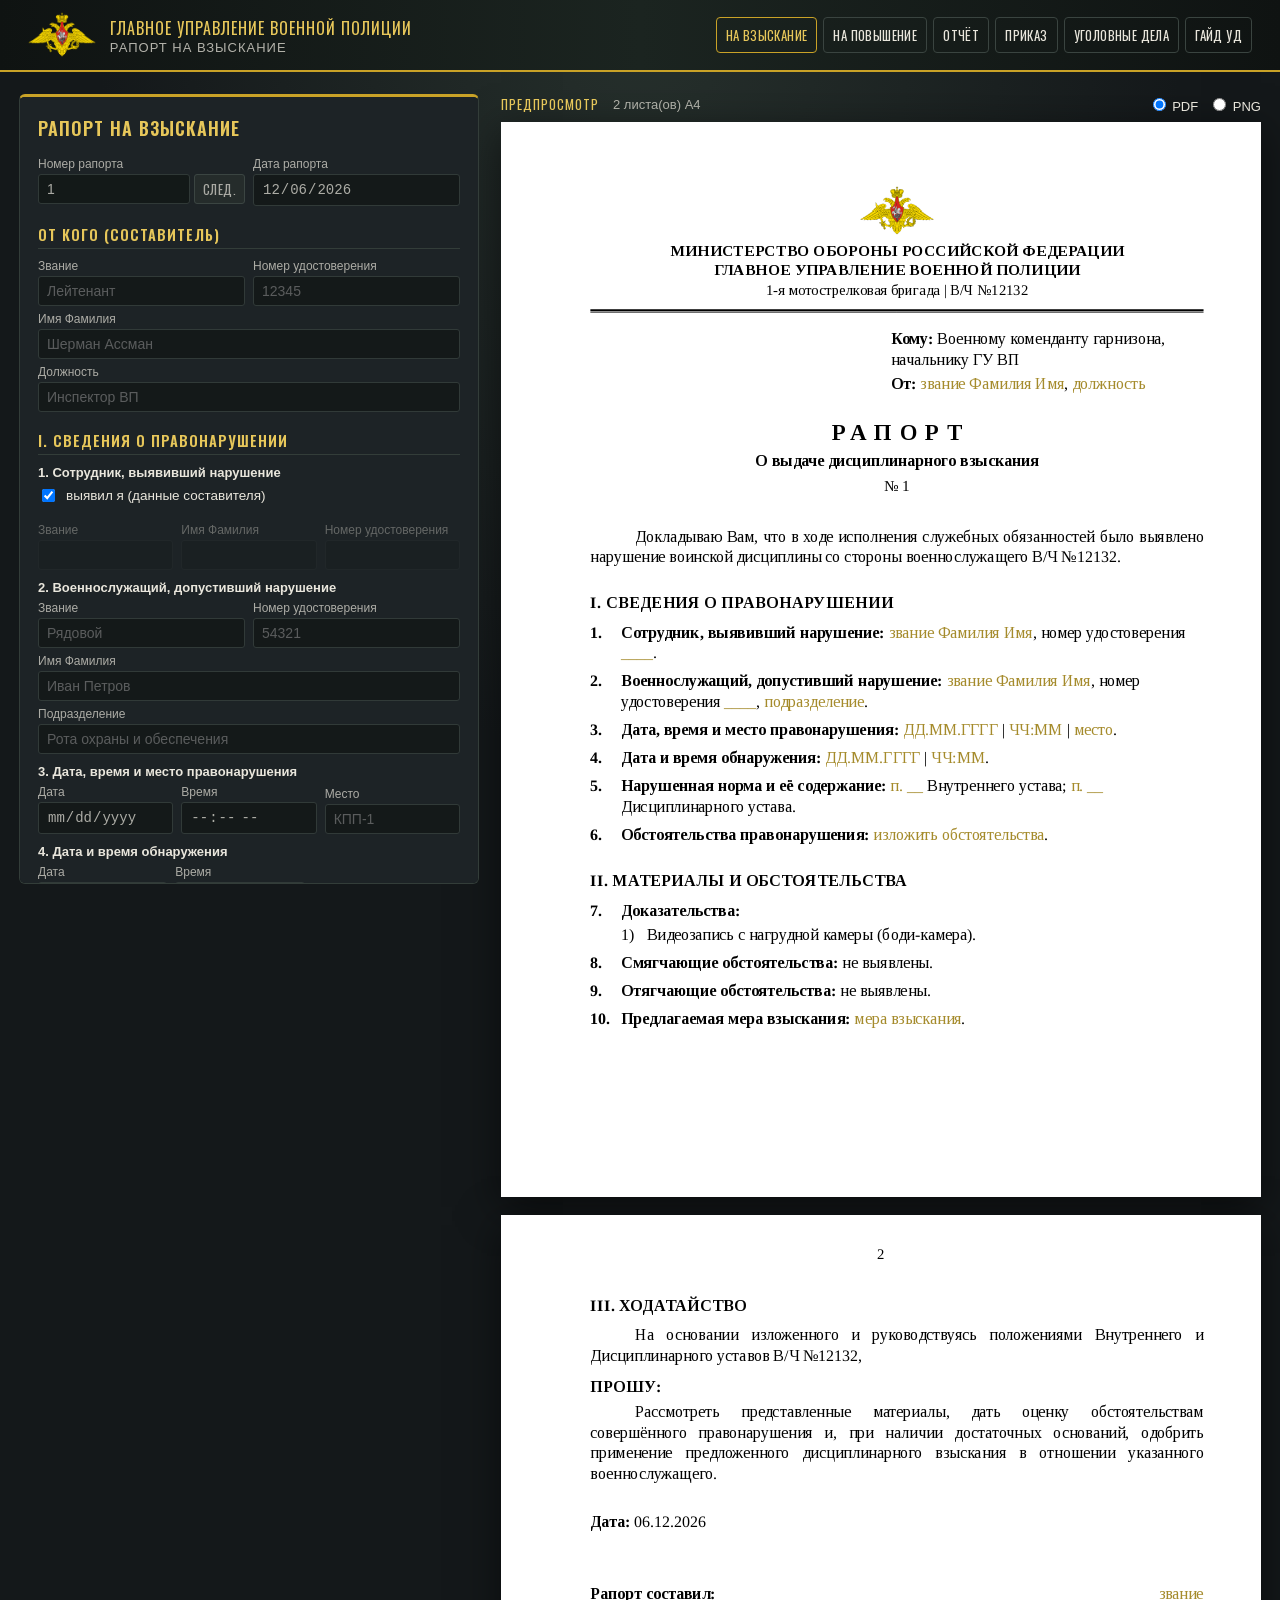
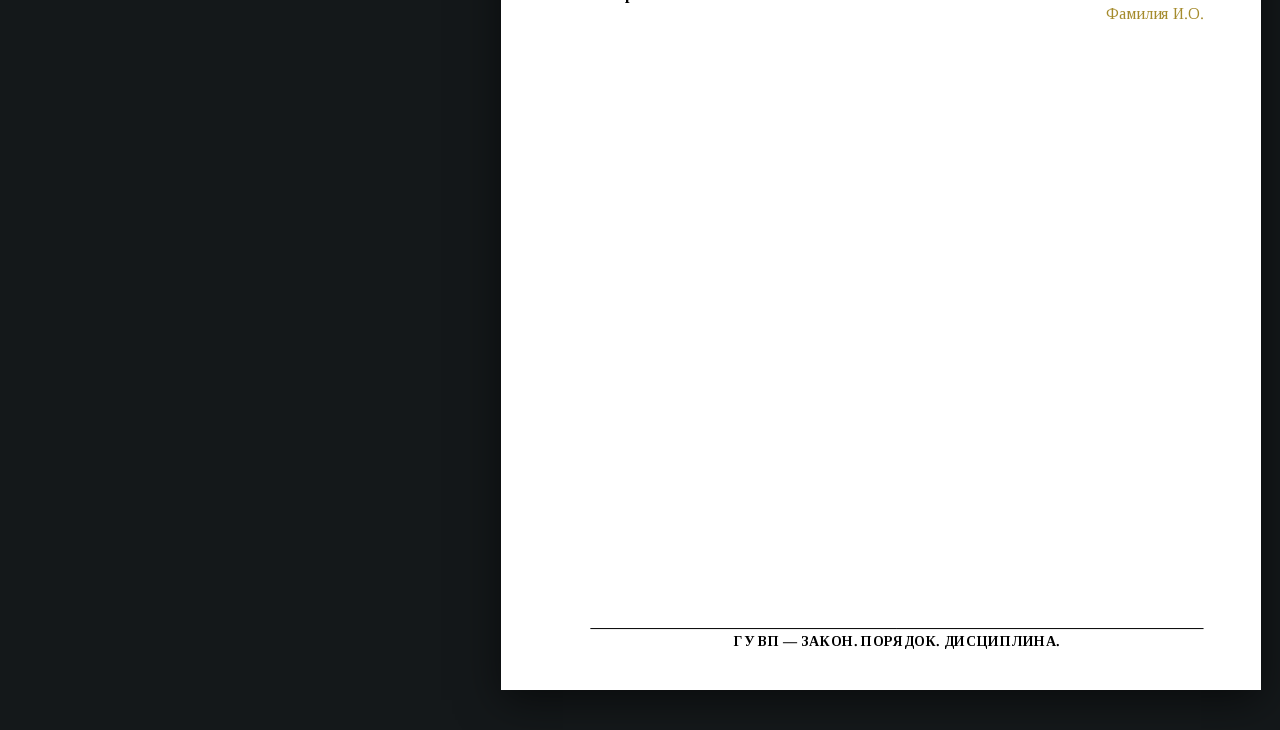
==== index.html @ 0dc6382d "Печать с росписью на 1,5 см левее (зазор до звания/ФИО ≈1,8 см, по ширине текста); левая колонка пре" ====
<!DOCTYPE html>
<html lang="ru">
<head>
<meta charset="utf-8">
<meta name="viewport" content="width=device-width, initial-scale=1">
<title>ГУ ВП · Рапорт на взыскание</title>
<link rel="icon" href="favicon.svg" type="image/svg+xml">
<link rel="icon" href="favicon.png" type="image/png" sizes="64x64">
<link rel="apple-touch-icon" href="apple-touch-icon.png">
<link rel="stylesheet" href="style.css">
</head>
<body class="v2">
<header class="topbar">
  <img src="emblem.png" alt="">
  <div>
    <div class="t1">ГЛАВНОЕ УПРАВЛЕНИЕ ВОЕННОЙ ПОЛИЦИИ</div>
    <div class="t2">Рапорт на взыскание</div>
  </div>
  <nav class="tabs"><a href="index.html" class="on">На взыскание</a><a href="povyshenie.html">На повышение</a><a href="otchet.html">Отчёт</a><a href="vygovor.html">Приказ</a><a href="ugolovnoe.html">Уголовные дела</a><a href="gajd.html">Гайд УД</a></nav>
</header>

<main class="layout v2">
  <aside class="panel form-panel" id="form">
    <h2>Рапорт на взыскание</h2>
    <div class="row2">
      <label class="plab">Номер рапорта
        <span class="numrow"><input id="num" autocomplete="off"><button type="button" class="mini" id="numNext" title="Следующий номер по счётчику этого браузера">след.</button></span>
      </label>
      <label class="plab">Дата рапорта<input type="date" id="date"></label>
    </div>

    <h3>От кого (составитель)</h3>
    <div class="row2">
      <label class="plab">Звание<input class="req" id="fromRank" list="ranks" placeholder="Лейтенант"></label>
      <label class="plab">Номер удостоверения<input id="fromStatic" placeholder="12345"></label>
    </div>
    <label class="plab">Имя Фамилия<input class="req" id="fromName" placeholder="Шерман Ассман" autocomplete="off"></label>
    <label class="plab">Должность<input class="req" id="fromPos" list="positions" placeholder="Инспектор ВП"></label>

    <h3>I. Сведения о правонарушении</h3>
    <div class="q">1. Сотрудник, выявивший нарушение</div>
    <label class="chk"><input type="checkbox" id="detSelf" checked> выявил я (данные составителя)</label>
    <div id="detBox" class="row3">
      <label class="plab">Звание<input id="detRank" list="ranks"></label>
      <label class="plab">Имя Фамилия<input id="detName"></label>
      <label class="plab">Номер удостоверения<input id="detStatic"></label>
    </div>
    <div class="q">2. Военнослужащий, допустивший нарушение</div>
    <div class="row2">
      <label class="plab">Звание<input class="req" id="tRank" list="ranks" placeholder="Рядовой"></label>
      <label class="plab">Номер удостоверения<input class="req" id="tStatic" placeholder="54321"></label>
    </div>
    <label class="plab">Имя Фамилия<input class="req" id="tName" placeholder="Иван Петров" autocomplete="off"></label>
    <label class="plab">Подразделение<input class="req" id="tUnit" list="units" placeholder="Рота охраны и обеспечения"></label>
    <div class="q">3. Дата, время и место правонарушения</div>
    <div class="row3">
      <label class="plab">Дата<input type="date" class="req" id="vDate"></label>
      <label class="plab">Время<input type="time" class="req" id="vTime"></label>
      <label class="plab">Место<input class="req" id="vPlace" placeholder="КПП-1"></label>
    </div>
    <div class="q">4. Дата и время обнаружения</div>
    <div class="row3">
      <label class="plab">Дата<input type="date" class="req" id="dDate"></label>
      <label class="plab">Время<input type="time" class="req" id="dTime"></label>
      <span class="plab"><button type="button" class="mini" id="dSame">= времени нарушения</button></span>
    </div>
    <div class="q">5. Нарушенная норма и её содержание</div>
    <div id="normList"></div>
    <button type="button" class="btn ghost small" id="normAdd">+ ещё норма</button>
    <div class="norm-hint">Пункт Внутреннего устава, его полная расшифровка и соответствующий пункт Дисциплинарного устава. Введённые нормы запоминаются: при повторном вводе пункта расшифровка подставится сама.</div>
    <label class="plab q">6. Обстоятельства правонарушения<textarea class="req" id="circ" rows="4" placeholder="что произошло, действия нарушителя, реакция на замечания"></textarea></label>

    <h3>II. Материалы и обстоятельства</h3>
    <div class="q">7. Доказательства</div>
    <div id="evList"></div>
    <button type="button" class="btn ghost small" id="evAdd">+ доказательство</button>
    <label class="plab q">8. Смягчающие обстоятельства<textarea id="mitig" rows="1" placeholder="не выявлены"></textarea></label>
    <label class="plab q">9. Отягчающие обстоятельства<textarea id="aggr" rows="1" placeholder="не выявлены"></textarea></label>
    <label class="plab q">10. Предлагаемая мера взыскания<input class="req" id="measure" list="measures" placeholder="Выговор"></label>

    <h3>Выгрузка</h3>
    <label class="chk"><input type="checkbox" id="stampOn" checked> Ставить печать и подпись</label>
    <button class="btn primary" id="pdf">Скачать PDF</button>
    <button class="btn" id="png">Скачать PNG</button>
    <button class="btn ghost" id="clear">Очистить нарушение</button>
    <div class="status" id="status"></div>
    <div class="note">PDF — с векторным текстом и кликабельными ссылками на доказательства. PNG — тот же документ без ссылок: доказательства идут как «Приложение №N». Всё работает в браузере, данные никуда не отправляются; номер ведётся счётчиком этого браузера и правится вручную.</div>
  </aside>

  <section class="preview-wrap">
    <div class="pv-bar"><span>Предпросмотр</span><span id="pvPages"></span>
      <span class="pv-mode"><label><input type="radio" name="pvMode" value="preview" checked> PDF</label><label><input type="radio" name="pvMode" value="png"> PNG</label></span></div>
    <div class="preview" id="preview"></div>
  </section>
</main>

<datalist id="ranks">
  <option>Рядовой</option><option>Ефрейтор</option><option>Младший сержант</option><option>Сержант</option>
  <option>Старший сержант</option><option>Старшина</option><option>Прапорщик</option><option>Старший прапорщик</option>
  <option>Младший лейтенант</option><option>Лейтенант</option><option>Старший лейтенант</option><option>Капитан</option>
  <option>Майор</option><option>Подполковник</option><option>Полковник</option><option>Генерал-майор</option><option>Генерал-лейтенант</option><option>Генерал-полковник</option><option>Генерал армии</option>
</datalist>
<datalist id="evTypes">
  <option>Видеозапись с нагрудной камеры (боди-камера)</option><option>Скриншот</option><option>Видеозапись</option><option>Аудиозапись</option><option>Рапорт свидетеля</option><option>Объяснительная</option><option>Выписка из журнала</option>
</datalist>
<datalist id="positions">
  <option>Стажёр ВП</option><option>Инспектор ВП</option><option>Дознаватель ВП</option><option>Инструктор ВП</option><option>Зам. Ком. Бат ВП</option><option>Ком. Бат ВП</option><option>Инспектор военной комендатуры</option><option>Дознаватель военной комендатуры</option><option>Заместитель коменданта гарнизона</option><option>Комендант гарнизона</option>
</datalist>
<datalist id="units"></datalist>
<datalist id="measures">
  <option>Устное замечание</option><option>Предупреждение</option><option>Выговор</option><option>Строгий выговор</option><option>Наряд вне очереди</option><option>Арест с содержанием на гауптвахте</option><option>Понижение в воинском звании</option><option>Понижение в должности</option><option>Увольнение со службы</option>
</datalist>
<datalist id="normPts"></datalist>

<script src="config.js"></script>
<script src="vendor/fonts-data.js"></script>
<script src="assets-data.js"></script>
<script src="vendor/pdfmake.min.js"></script>
<script src="vendor/pdf.min.js"></script>
<script src="vendor/pdf.worker.min.js"></script>
<script src="docs.js?v=11"></script>
<script src="vygovor-rules.js"></script>
<script src="app.js?v=3"></script>
</body>
</html>
---- style.css ----
:root{--bg:#14181a;--panel:#1d2326;--gold:#c9a227;--gold2:#e7c75a;--ink:#000;--edit:#fff7d1;--editb:#d9b84a}
*{box-sizing:border-box}
html{background:#14181a;min-height:100%}
input::-webkit-calendar-picker-indicator{display:none!important;opacity:0}
body{margin:0;background:radial-gradient(ellipse at top,#26302c 0%,#14181a 60%) fixed;color:#e9e6dc;font-family:"Segoe UI",Roboto,Arial,sans-serif}
.topbar{display:flex;align-items:center;gap:14px;padding:12px 28px;background:linear-gradient(90deg,#0f1312,#1b2420 50%,#0f1312);border-bottom:2px solid var(--gold)}
.topbar img{height:46px}
.topbar .t1{font-family:Oswald,sans-serif;letter-spacing:2px;color:var(--gold2);font-size:18px}
.topbar .t2{font-size:13px;opacity:.75;letter-spacing:1px;text-transform:uppercase}
.layout{display:flex;gap:28px;justify-content:center;align-items:flex-start;padding:28px}
.desk{flex:0 0 auto}
.panel{width:300px;position:sticky;top:20px;background:var(--panel);border:1px solid #333d39;border-top:3px solid var(--gold);border-radius:6px;padding:18px 18px 20px}
.panel h2{margin:0 0 10px;font-family:Oswald,sans-serif;font-weight:600;letter-spacing:1px;color:var(--gold2);font-size:18px;text-transform:uppercase}
.panel ol{padding-left:18px;margin:0 0 14px;font-size:13.5px;line-height:1.45}
.panel li{margin-bottom:6px}
.chk{display:flex;gap:8px;align-items:center;font-size:13.5px;margin:6px 0 12px}
.btn{display:block;width:100%;padding:11px;margin-top:8px;border-radius:4px;border:1px solid #4a5550;background:#2a322f;color:#e9e6dc;font-size:14px;cursor:pointer;font-family:Oswald,sans-serif;letter-spacing:1px;text-transform:uppercase}
.btn:hover{border-color:var(--gold)}
.btn.primary{background:linear-gradient(#8b1c1c,#6a1212);border-color:#b33;font-size:16px}
.btn.primary:hover{background:linear-gradient(#a02222,#7a1515)}
.btn.ghost{background:transparent}
.btn:disabled{opacity:.5;cursor:wait}
.status{margin-top:12px;font-size:13.5px;min-height:18px}
.status.ok{color:#8fd18f}.status.err{color:#ff8a80}.status.warn{color:#ffd166}
.note{margin-top:14px;font-size:11.5px;opacity:.6;line-height:1.4;border-top:1px solid #333d39;padding-top:10px}

/* ===== Лист ===== */
.paper{width:794px;min-height:1123px;background:#fff;color:var(--ink);padding:40px 72px 60px 96px;box-shadow:0 10px 40px rgba(0,0,0,.55);font-family:"Times New Roman",Tinos,serif;font-size:16.5px;line-height:1.5;position:relative}
.emblem{text-align:center}
.emblem img{width:150px}
.hdr{text-align:center;font-size:17px;line-height:1.25;margin-top:6px;text-transform:uppercase}
.addressee{margin:16px 0 0 auto;width:300px;font-size:16px;line-height:1.35}
.title{text-align:center;font-size:30px;font-weight:700;letter-spacing:4px;margin:18px 0 0;font-family:"Times New Roman",Tinos,serif}
.subtitle{text-align:center;font-weight:700;font-size:16px}
.meta{display:flex;justify-content:space-between;align-items:baseline;margin-top:6px;font-size:16px}
.rule{border-top:1px solid #000;margin:8px 0 14px}
.para{text-indent:48px;text-align:justify;margin:0 0 8px}
.items{margin:4px 0 10px;padding-left:24px}
.items li{margin-bottom:6px;text-align:justify}
.appendix{margin-top:10px;font-size:16px}

/* поля ввода, стилизованные под текст документа */
.f{font:inherit;color:#000;background:var(--edit);border:none;border-bottom:1px dashed var(--editb);padding:0 3px;outline:none;border-radius:2px}
.f:focus{background:#ffef9e;border-bottom-color:#b8860b}
.f::placeholder{color:#a08a3c;font-style:italic}
input.f{min-width:60px}
textarea.f{display:block;width:100%;resize:none;overflow:hidden;line-height:1.5;margin-top:2px;text-align:justify}
.f.bad{background:#ffd6d6;border-bottom-color:#d33}
.f.link{color:#1a4fb5}

/* подпись */
.sign{display:flex;justify-content:space-between;align-items:center;margin-top:46px;min-height:170px}
.sign-left{display:flex;flex-direction:column;line-height:1.35;font-size:16px;width:250px;flex:0 0 250px;min-width:0}
.sign-left .f{align-self:flex-start}
.sign-left textarea.pos{align-self:stretch;width:100%;max-width:250px;text-align:left;line-height:1.25;white-space:pre-wrap;word-break:break-word;overflow:hidden}
.pos-suggest{position:fixed;z-index:30;background:#fff;border:1px solid #d9b84a;border-radius:4px;box-shadow:0 8px 24px rgba(0,0,0,.4);max-height:240px;overflow:auto;padding:4px}
.pos-suggest[hidden]{display:none}
.pos-suggest button{display:block;width:100%;text-align:left;background:#fff;border:0;padding:7px 8px;font:15px "Times New Roman",Tinos,serif;color:#000;cursor:pointer;line-height:1.25}
.pos-suggest button:hover,.pos-suggest button.on{background:#fff7d1}
.sign-mid{position:relative;width:240px;height:170px}
#stamp{position:absolute;width:170px;height:170px;left:10px;top:0;opacity:.9}
.autograph{position:absolute;left:40px;top:40px;width:240px;height:100px;pointer-events:none}
#autoText{position:absolute;left:12px;top:4px;font-family:"Marck Script",cursive;font-size:46px;color:#16205e;white-space:nowrap;transform-origin:left center}
#autoFlourish{position:absolute;left:0;top:0;width:240px;height:100px;overflow:visible}
#autoFlourish path{fill:none;stroke:#16205e;stroke-width:2.2;stroke-linecap:round}
.sign-right{width:180px;text-align:right;font-size:16px}
.sign-hint{font-size:11px;color:#a08a3c;font-style:italic;font-family:Arial,sans-serif}

/* режим рендера картинки */
.rendering .f{background:transparent!important;border:none!important;padding:0!important}
.rendering .sign-hint{display:none}
.rendering .f.link{color:#000}

@media (max-width:1180px){.layout{flex-direction:column;align-items:center}.panel{position:static;width:794px;max-width:100%}}
@media (max-width:820px){.desk{zoom:.46}}

.app-row{padding-left:24px;text-indent:-24px;margin-left:24px}
.app-row textarea.f.inline{display:inline-block;width:calc(100% - 30px);vertical-align:top;text-indent:0}
.rendering .app-row div{display:inline;text-indent:0}

/* вкладки */
.tabs{margin-left:auto;display:flex;gap:6px}
.tabs a{color:#e9e6dc;text-decoration:none;font-family:Oswald,sans-serif;letter-spacing:1px;text-transform:uppercase;font-size:14px;padding:8px 14px;border:1px solid #3a4440;border-radius:4px}
.tabs a.on{border-color:var(--gold);color:var(--gold2)}
.tabs a:hover{border-color:var(--gold)}

/* страница повышения */
.promo .layout{gap:20px;padding:24px 16px}
.calc-panel{width:390px;max-height:calc(100vh - 40px);overflow:auto}
.calc-panel h3{font-family:Oswald,sans-serif;font-weight:600;letter-spacing:1px;color:var(--gold2);font-size:15px;text-transform:uppercase;margin:16px 0 4px}
.route{font-family:Oswald,sans-serif;font-size:17px;margin-bottom:8px}
.route span{color:var(--gold2)}
.bar{position:relative;height:24px;background:#111614;border:1px solid #3a4440;border-radius:4px;overflow:hidden;margin-bottom:10px}
.bar-fill{height:100%;width:0;background:linear-gradient(90deg,#7a5c10,#c9a227);transition:width .3s}
.bar-fill.full{background:linear-gradient(90deg,#2f6b2f,#59a659)}
.bar span{position:absolute;inset:0;display:flex;align-items:center;justify-content:center;font-size:13px;font-weight:600}
.crit{list-style:none;padding:0;margin:0;font-size:13.5px;line-height:1.6}
.crit li.ok{color:#8fd18f}.crit li.no{color:#ff9e8f}
.crit b{color:#e9e6dc;font-weight:600;margin-left:4px}
.crit-note{font-size:12.5px;margin-top:6px;padding:7px 9px;border-radius:4px;background:#25201a}
.crit-note.ok{background:#1d2b1d;color:#a8e0a8}.crit-note.no{color:#ffc4a8}
.crit-note:empty{display:none}
.acts-hint{font-size:12px;opacity:.65;margin-bottom:6px}
.act{border:1px solid #2f3835;border-radius:4px;padding:6px 8px;margin-bottom:5px;background:#202725}
.act.done{border-color:#6b5a22;background:#262519}
.act-top{display:flex;align-items:center;gap:8px}
.act-name{flex:1;font-size:13px;line-height:1.3}
.pts{display:inline-block;margin-left:6px;font-size:11px;color:#14181a;background:var(--gold);border-radius:3px;padding:0 4px;font-weight:700}
.ctr{display:flex;align-items:center}
.ctr button{width:26px;height:26px;border:1px solid #4a5550;background:#2a322f;color:#e9e6dc;font-size:16px;cursor:pointer;border-radius:3px}
.ctr button:hover{border-color:var(--gold)}
.ctr input{width:40px;height:26px;text-align:center;background:#111614;border:1px solid #3a4440;color:#fff;margin:0 3px;-moz-appearance:textfield}
.ctr input::-webkit-inner-spin-button{display:none}
.act-once input{width:20px;height:20px;accent-color:#c9a227}
.act details{margin-top:3px}
.act summary{font-size:11.5px;opacity:.6;cursor:pointer}
.act textarea{width:100%;margin-top:4px;background:#111614;color:#e9e6dc;border:1px solid #3a4440;border-radius:3px;font-size:12px;padding:5px;resize:vertical}
.calc{border-bottom:1px dashed #c9b26a}
.rendering .calc{border:none}
#achList .ph{color:#a08a3c;font-style:italic;list-style:none}
.extra-wrap{padding-left:24px;margin-bottom:8px}
#summary{margin-top:4px}
@media (max-width:1240px){.promo .layout{flex-direction:column;align-items:center}.calc-panel{position:static;width:794px;max-width:100%;max-height:none}}

/* еженедельный отчёт */
.tabs a{white-space:nowrap}
.cat-group{border:1px solid #2f3835;border-radius:4px;padding:6px 8px;margin-bottom:5px;background:#202725}
.cat-group.on{border-color:#6b5a22;background:#262519}
.cat-group .act{border:none;background:transparent;padding:4px 0;margin:0}
.vygovor-note{font-size:12px;line-height:1.4;color:#ffc4a8;background:#2a211c;border-radius:4px;padding:6px 8px;margin-top:4px}
.vygovor-note.ok{display:none}

.week-dates{display:flex;align-items:center;gap:8px;margin-bottom:10px}
.week-dates input{flex:1;background:#111614;color:#e9e6dc;border:1px solid #3a4440;border-radius:3px;padding:5px 6px;font-size:13px}
.week-dates span{opacity:.6}

.static-line{margin-top:2px;white-space:nowrap}

/* приказ о выговоре */
.kind{display:flex;gap:6px;margin:0 0 10px}
.kind button{flex:1;padding:8px 6px;border-radius:4px;border:1px solid #4a5550;background:#2a322f;color:#e9e6dc;font-family:Oswald,sans-serif;letter-spacing:.5px;text-transform:uppercase;font-size:13px;cursor:pointer}
.kind button.on{border-color:var(--gold);color:var(--gold2);background:#2c291c}
.plab{display:block;font-size:12px;opacity:.7;margin:8px 0 0}
.plab input,.plab select{display:block;width:100%;margin-top:3px;background:#111614;color:#e9e6dc;border:1px solid #3a4440;border-radius:3px;padding:6px 8px;font-size:14px;opacity:1}
.plab input.bad{border-color:#d33;background:#3a2222}
.duty-h{font-family:Oswald,sans-serif;font-weight:600;letter-spacing:1px;color:var(--gold2);font-size:14px;text-transform:uppercase;margin:14px 0 4px}
.duty-preview{margin:0 0 12px;padding-left:18px;font-size:13px;line-height:1.4}
.duty-preview li{margin-bottom:3px}
.subitems{margin:4px 0 2px;padding-left:22px}
.subitems li{margin-bottom:2px}

.topbar > div{min-width:220px}
.topbar .t1{font-size:16px;letter-spacing:1px;white-space:nowrap}
.tabs a{padding:7px 9px;font-size:13px;letter-spacing:.4px}

.hist{font-size:13px;line-height:1.4;margin:8px 0 4px;padding:8px 10px;border-radius:4px;background:#1d2b1d;color:#c6e6c6}
.hist:empty{display:none}
.hist.repeat{background:#3a2218;color:#ffd7c2;border:1px solid #a85a32}
.hist ol{margin:4px 0 0;padding-left:18px}
.hist b{color:#fff}

.norm-row{display:flex;gap:6px}
.norm-row .plab{flex:1;margin-top:0}
.norm-hint{font-size:12px;opacity:.65;margin:4px 0 8px;line-height:1.35}


/* свободная отработка и список приложений */
.duty-edit{display:flex;flex-direction:column;gap:4px}
.duty-row{display:flex;gap:4px;align-items:center;font-size:13px}
.duty-row span{width:18px;opacity:.7}
.duty-row input{flex:1;min-width:0;background:#111614;color:#e9e6dc;border:1px solid #3a4440;border-radius:3px;padding:5px 6px;font-size:13px}
.duty-row .x,.ev-x{width:24px;height:24px;border:1px solid #4a5550;background:#2a322f;color:#e9e6dc;border-radius:3px;cursor:pointer;line-height:1;padding:0}
.row-btns{display:flex;gap:6px;margin:6px 0 4px}
.mini{flex:1;padding:6px;border:1px solid #4a5550;background:#2a322f;color:#e9e6dc;border-radius:3px;cursor:pointer;font-family:Oswald,sans-serif;font-size:12px;letter-spacing:.5px;text-transform:uppercase}
.ev-row{display:flex;gap:4px;align-items:baseline}
.ev-row .ev-n{flex:0 0 auto}
.ev-row input.f.ev-type{min-width:160px}
.ev-row input.f.link{flex:1;min-width:120px}
.paper .ev-x{flex:0 0 auto;font-size:14px;width:20px;height:20px}
.paper .ev-add{margin-top:4px;border:1px dashed #b8a25a;background:#fffbea;color:#7a6320;border-radius:3px;padding:2px 10px;cursor:pointer;font:14px "Times New Roman",Tinos,serif}
.paper.rendering .ev-x,.paper.rendering .ev-add{display:none}
.ev-url{word-break:break-all}

/* уголовные дела */
.ud .paper .ph{color:#a08a3c;font-style:italic}
.rendering .ph{color:#000!important;font-style:normal!important}
.ud-h{font-weight:700;text-align:center;margin:10px 0 6px;letter-spacing:1px}
.ud-approve{position:absolute;right:56px;top:34px;width:205px;font-size:13px;line-height:1.45}
.ud-signs{margin-top:18px;font-size:15.5px}
.ud-sl{display:flex;gap:10px;align-items:flex-end;margin:10px 0}
.ud-sl span:first-child{min-width:200px}
.ud-line{flex:1;border-bottom:1px solid #000;height:18px}
.ud-case-row{display:flex;gap:6px}
.ud-case-row select,select.ud-doc{flex:1;width:100%;background:#111614;color:#e9e6dc;border:1px solid #3a4440;border-radius:3px;padding:6px;font-size:14px}
.mini{background:#2a322f;color:#e9e6dc;border:1px solid #4a5550;border-radius:3px;padding:4px 8px;cursor:pointer;font-size:13px;white-space:nowrap}
.mini:hover{border-color:var(--gold)}
.plab textarea{display:block;width:100%;margin-top:3px;background:#111614;color:#e9e6dc;border:1px solid #3a4440;border-radius:3px;padding:6px 8px;font-size:13.5px;resize:vertical;box-sizing:border-box}
.ud .plab input,.ud .plab select{box-sizing:border-box}
.ud .plab input.f{font:14px "Segoe UI",sans-serif;color:#e9e6dc;background:#111614;border:1px solid #3a4440;border-radius:3px;padding:6px 8px}
.ud .plab input.f.bad,.ud .plab input.bad{border-color:#d33;background:#3a2222}
.ud-arts{font-size:12.5px;opacity:.85;margin:6px 0 0;line-height:1.35}
.ev-row{display:flex;gap:4px;align-items:center;margin-bottom:4px}
.ev-row input{flex:1;min-width:0;background:#111614;color:#e9e6dc;border:1px solid #3a4440;border-radius:3px;padding:5px;font-size:12.5px}
.ev-n{font-size:12px;opacity:.6;width:20px}
.ev-row button{background:transparent;border:1px solid #4a5550;color:#ff9e8f;border-radius:3px;cursor:pointer;width:24px;height:26px}
.crit-note ul{margin:4px 0 0;padding-left:18px}
.para.nl{text-indent:0}
.items ol{margin:4px 0;padding-left:22px}
.note a,.guide a{color:var(--gold2)}
/* гайд */
.guide{max-width:960px;margin:0 auto;padding:24px 20px 60px;line-height:1.55;font-size:15.5px}
.guide h1{font-family:Oswald,sans-serif;color:var(--gold2);letter-spacing:1px;font-weight:600}
.guide h2{font-family:Oswald,sans-serif;color:var(--gold2);letter-spacing:1px;font-weight:600;margin-top:30px;border-bottom:1px solid #333d39;padding-bottom:4px}
.guide .step{background:var(--panel);border:1px solid #333d39;border-left:4px solid var(--gold);border-radius:6px;padding:12px 16px;margin:12px 0}
.guide .step h3{margin:0 0 6px;font-family:Oswald,sans-serif;font-weight:600;letter-spacing:.5px}
.guide table{border-collapse:collapse;width:100%;font-size:14px}
.guide td,.guide th{border:1px solid #333d39;padding:6px 8px;vertical-align:top;text-align:left}
.guide th{background:#202725;color:var(--gold2)}
.guide .warn{background:#2a211c;border-left:4px solid #b33;padding:10px 14px;border-radius:4px;margin:10px 0}
.guide .art{color:var(--gold2);white-space:nowrap}
.ud-case-row .mini{flex:0 0 auto;width:auto;margin:0}

/* ===== автономная версия: форма слева, предпросмотр листа справа ===== */
.layout.v2{align-items:flex-start;gap:22px;padding:22px 16px}
.form-panel{width:460px;flex:0 0 460px;max-height:calc(100vh - 110px);overflow:auto;position:sticky;top:12px}
.form-panel h3{font-family:Oswald,sans-serif;font-weight:600;letter-spacing:1px;color:var(--gold2);font-size:14.5px;text-transform:uppercase;margin:18px 0 4px;border-bottom:1px solid #333d39;padding-bottom:3px}
.form-panel .q{font-size:13px;font-weight:600;color:#e9e6dc;opacity:1;margin:10px 0 0}
.form-panel .plab{margin-top:6px}
.form-panel .plab.q{opacity:1}
.form-panel input.bad,.form-panel textarea.bad{border-color:#d33!important;background:#3a2222!important}
.form-panel input:disabled{opacity:.45}
.row2{display:grid;grid-template-columns:1fr 1fr;gap:8px}
.row3{display:grid;grid-template-columns:1fr 1fr 1fr;gap:8px;align-items:end}
#detBox.off{opacity:.5}
.numrow{display:flex;gap:4px;margin-top:3px}
.numrow input{flex:1;min-width:0;margin-top:0!important}
.numrow .mini{flex:0 0 auto;margin:0}
.plab textarea{min-height:34px}
.norm-card{position:relative;border:1px solid #2f3835;border-radius:4px;padding:4px 30px 8px 8px;margin:6px 0;background:#202725}
.norm-card .ev-x{position:absolute;right:4px;top:4px}
.ev-card{display:flex;gap:4px;align-items:center;margin:5px 0}
.ev-card input{flex:1;min-width:0;background:#111614;color:#e9e6dc;border:1px solid #3a4440;border-radius:3px;padding:6px;font-size:13px}
.ev-card input.link{flex:1.2;color:#9fc3ff}
.ev-card .ev-n{width:20px;font-size:12px;opacity:.6}
.btn.small{padding:7px;font-size:12.5px;margin-top:4px}
.preview-wrap{flex:0 1 760px;min-width:0}
.pv-bar{display:flex;gap:14px;align-items:center;font-family:Oswald,sans-serif;letter-spacing:1px;text-transform:uppercase;font-size:13px;color:var(--gold2);margin-bottom:8px}
.pv-bar #pvPages{opacity:.7;color:#e9e6dc;text-transform:none;letter-spacing:0;font-family:"Segoe UI",sans-serif}
.pv-mode{margin-left:auto;display:flex;gap:10px;text-transform:none;font-family:"Segoe UI",sans-serif;color:#e9e6dc;letter-spacing:0}
.preview{width:100%;min-height:400px}
.pv-page{display:block;width:100%;height:auto;background:#fff;box-shadow:0 10px 40px rgba(0,0,0,.55);margin-bottom:18px}
.cust-name{flex:1;min-width:0;background:#111614;color:#e9e6dc;border:1px solid #3a4440;border-radius:3px;padding:5px;font-size:13px}
.act-vp{display:flex;align-items:center;flex-wrap:wrap;gap:8px;margin-top:4px;font-size:12px}
.act-vp input{width:64px;height:24px;text-align:center;background:#111614;border:1px solid #3a4440;color:#fff;margin-left:4px;-moz-appearance:textfield}
.act-note{font-size:11px;opacity:.7;font-style:italic;margin-top:2px}
.cust-grp{display:flex;gap:12px;font-size:12px;opacity:.8;margin-top:4px}
.export-row{display:flex;gap:8px}.export-row .btn{flex:1}
@media (max-width:1240px){.layout.v2{flex-direction:column;align-items:center}.form-panel{position:static;width:100%;max-width:794px;flex:none;max-height:none}.preview-wrap{width:100%;max-width:794px;flex:none}}
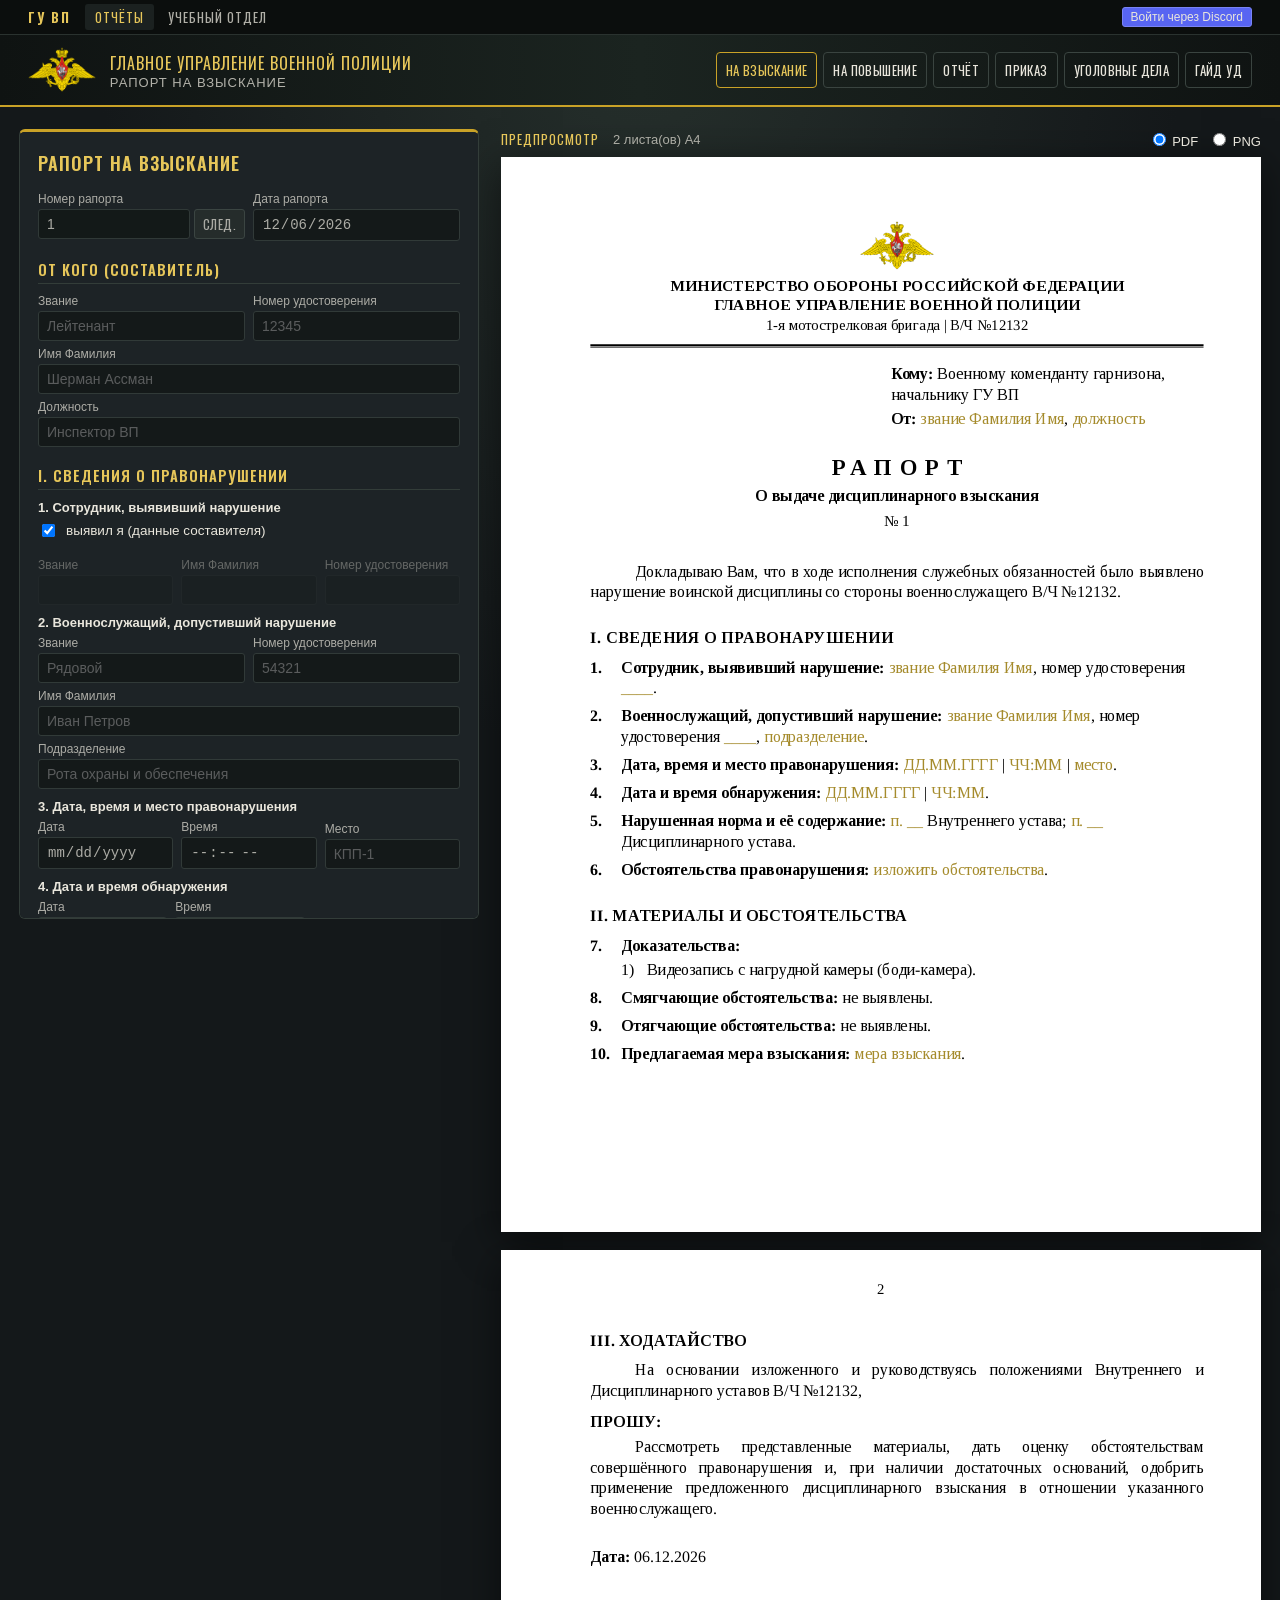
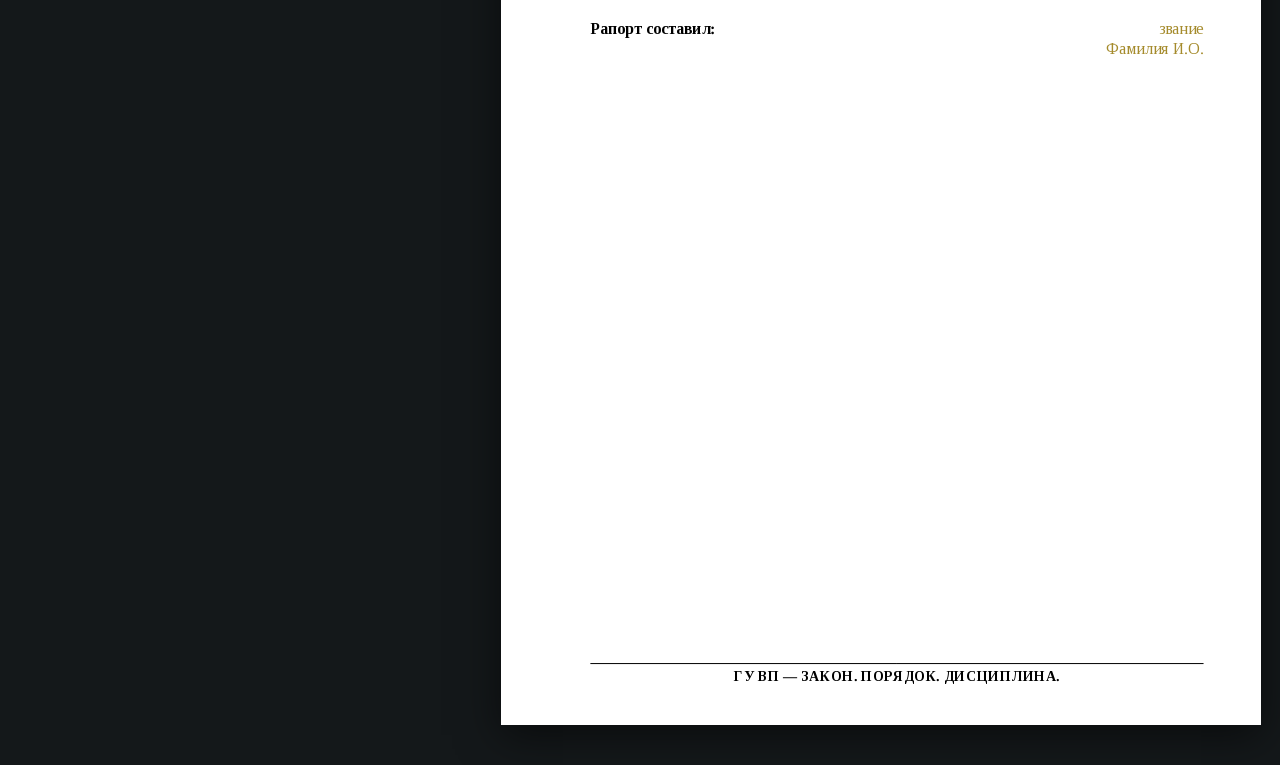
==== commit b55a1ef3: "Единая экосистема ГУ ВП: вход через Discord, отправка еженедельного отчёта со статусом, должность из" ====
--- a/index.html
+++ b/index.html
@@ -7,7 +7,7 @@
 <link rel="icon" href="favicon.svg" type="image/svg+xml">
 <link rel="icon" href="favicon.png" type="image/png" sizes="64x64">
 <link rel="apple-touch-icon" href="apple-touch-icon.png">
-<link rel="stylesheet" href="style.css">
+<link rel="stylesheet" href="style.css?v=6">
 </head>
 <body class="v2">
 <header class="topbar">
@@ -112,13 +112,14 @@
 </datalist>
 <datalist id="normPts"></datalist>
 
-<script src="config.js"></script>
+<script src="config.js?v=2"></script>
+<script src="eco.js?v=1"></script>
 <script src="vendor/fonts-data.js"></script>
 <script src="assets-data.js"></script>
 <script src="vendor/pdfmake.min.js"></script>
 <script src="vendor/pdf.min.js"></script>
 <script src="vendor/pdf.worker.min.js"></script>
-<script src="docs.js?v=11"></script>
+<script src="docs.js?v=13"></script>
 <script src="vygovor-rules.js"></script>
 <script src="app.js?v=3"></script>
 </body>
--- a/style.css
+++ b/style.css
@@ -256,3 +256,28 @@
 .cust-grp{display:flex;gap:12px;font-size:12px;opacity:.8;margin-top:4px}
 .export-row{display:flex;gap:8px}.export-row .btn{flex:1}
 @media (max-width:1240px){.layout.v2{flex-direction:column;align-items:center}.form-panel{position:static;width:100%;max-width:794px;flex:none;max-height:none}.preview-wrap{width:100%;max-width:794px;flex:none}}
+/* ===== единая экосистема ГУ ВП: верхняя полоса, отправка отчёта ===== */
+.eco-bar{display:flex;gap:4px;align-items:center;flex-wrap:wrap;padding:4px 28px;background:#0b0e0d;border-bottom:1px solid #2a322f;font:13px Oswald,"Segoe UI",sans-serif;letter-spacing:1px;text-transform:uppercase}
+.eco-bar b{color:var(--gold2);margin-right:10px;letter-spacing:2px}
+.eco-bar a{color:#e9e6dc;opacity:.75;text-decoration:none;padding:3px 10px;border-radius:3px}
+.eco-bar a:hover,.eco-bar a.on{opacity:1;color:var(--gold2);background:#1b2120}
+.eco-user{margin-left:auto;display:flex;align-items:center;gap:8px;text-transform:none;letter-spacing:0;font-family:"Segoe UI",Roboto,Arial,sans-serif}
+.eco-user img{width:22px;height:22px;border-radius:50%}
+.eco-user button{background:transparent;border:1px solid #4a5550;color:#e9e6dc;border-radius:3px;padding:2px 8px;font-size:12px;cursor:pointer}
+.eco-user button:hover{border-color:var(--gold)}
+.eco-user .eco-in{background:#5865f2;border-color:#7983f5}
+.form-panel select.bad{border-color:#e5675c;box-shadow:0 0 0 1px #e5675c}
+.week-btns{display:flex;gap:6px;align-items:center;flex-wrap:wrap;margin:6px 0 4px}
+.send-box{border:1px solid #333d39;border-radius:6px;padding:10px 12px;background:#181d1c}
+.send-info{font-size:13px;line-height:1.5}
+.send-cur{margin-top:6px}
+.send-com{margin-top:6px;font-size:12.5px;padding:6px 8px;border-radius:4px;background:#232b2e}
+.send-com.err,.send-err{color:#ffb3ab}
+.tag{display:inline-block;padding:0 7px;border-radius:9px;font-size:11.5px;border:1px solid #4a5550;white-space:nowrap}
+.tag.ok{border-color:#3c7a45;color:#9fe0a8}.tag.warn{border-color:#7d6420;color:#f0d27a}.tag.err{border-color:#7a2a2a;color:#ff9c94}.tag.info{border-color:#2f5d7a;color:#9cd2f0}
+.plan-box{border:1px solid #333d39;border-radius:6px;padding:8px 10px;margin:4px 0 10px;background:#181d1c;font-size:12.5px}
+.plan-box table{width:100%;border-collapse:collapse;margin:4px 0}
+.plan-box td{padding:2px 4px;border-bottom:1px dashed #2c3532}
+.plan-box td.n{text-align:right;white-space:nowrap}
+.plan-box td.ok{color:#9fe0a8}.plan-box td.warn{color:#f0d27a}.plan-box td.err{color:#ff9c94}
+.plan-head{margin-bottom:4px}
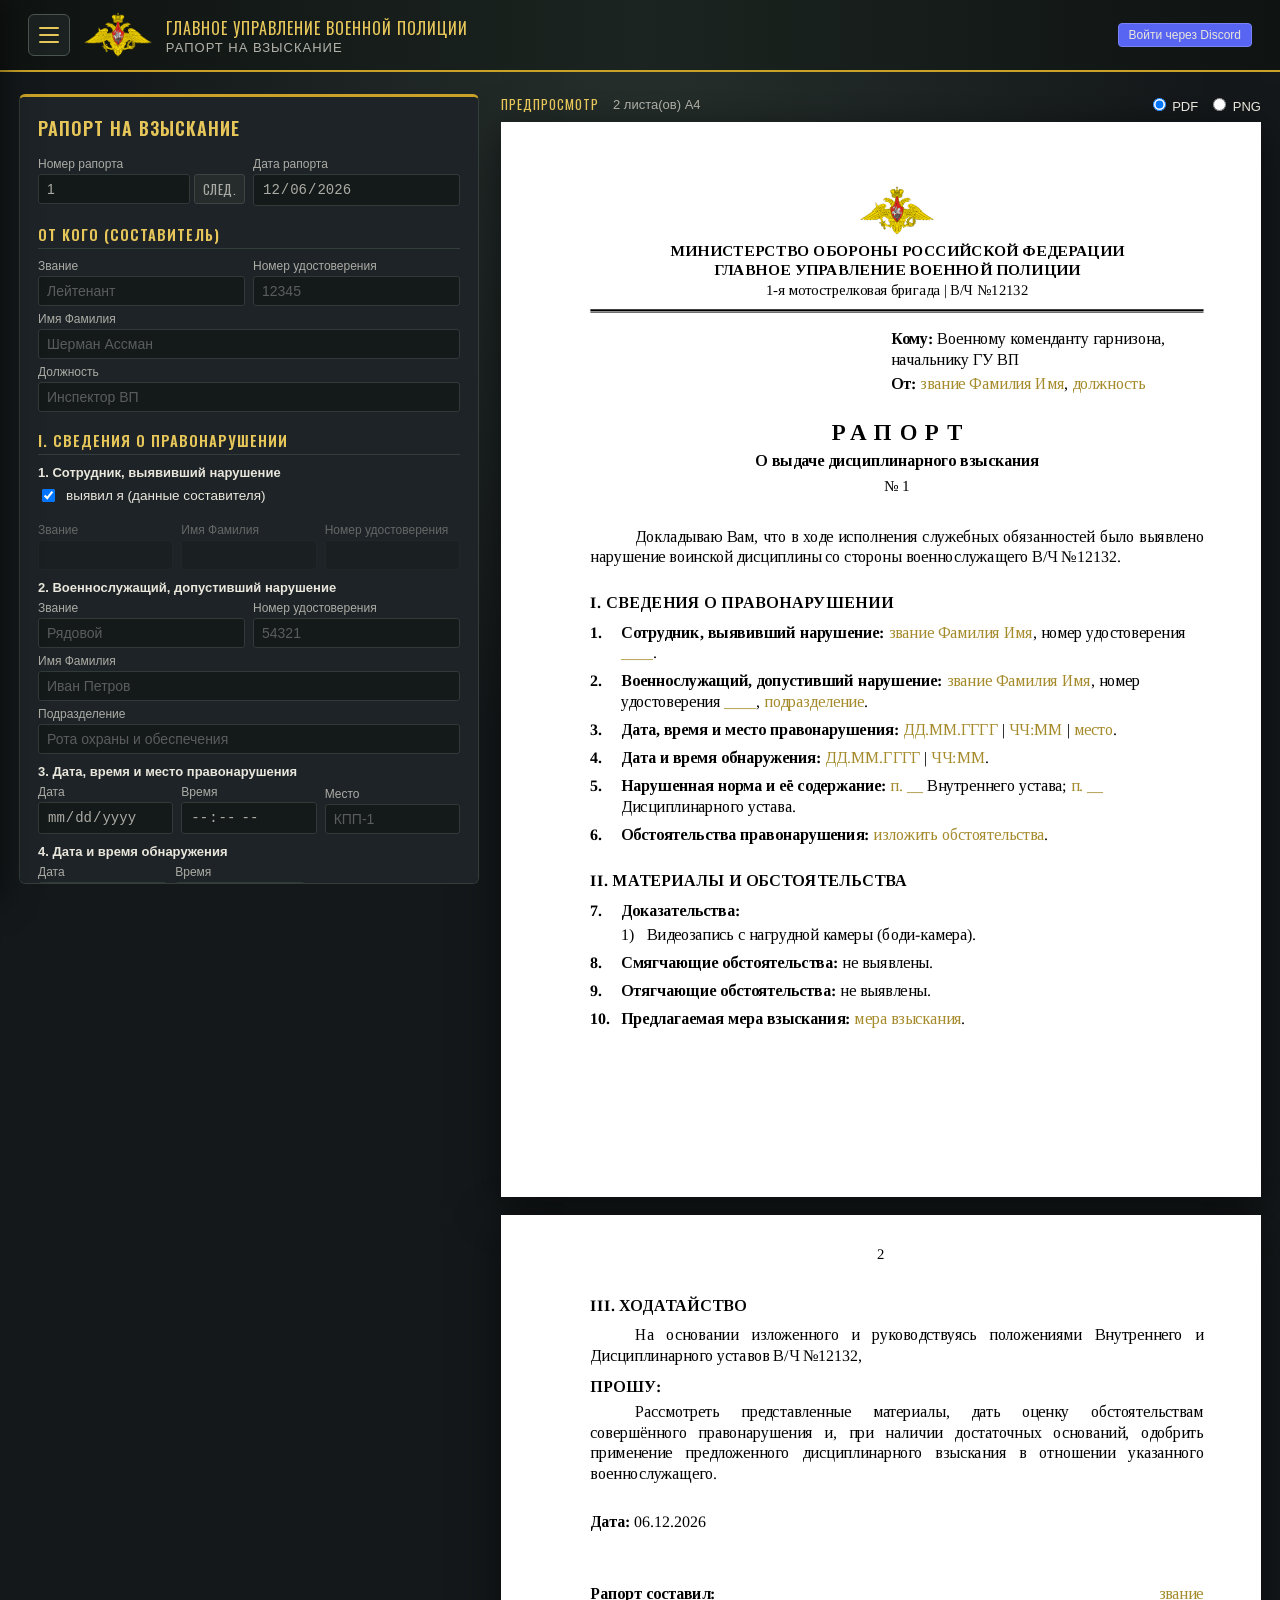
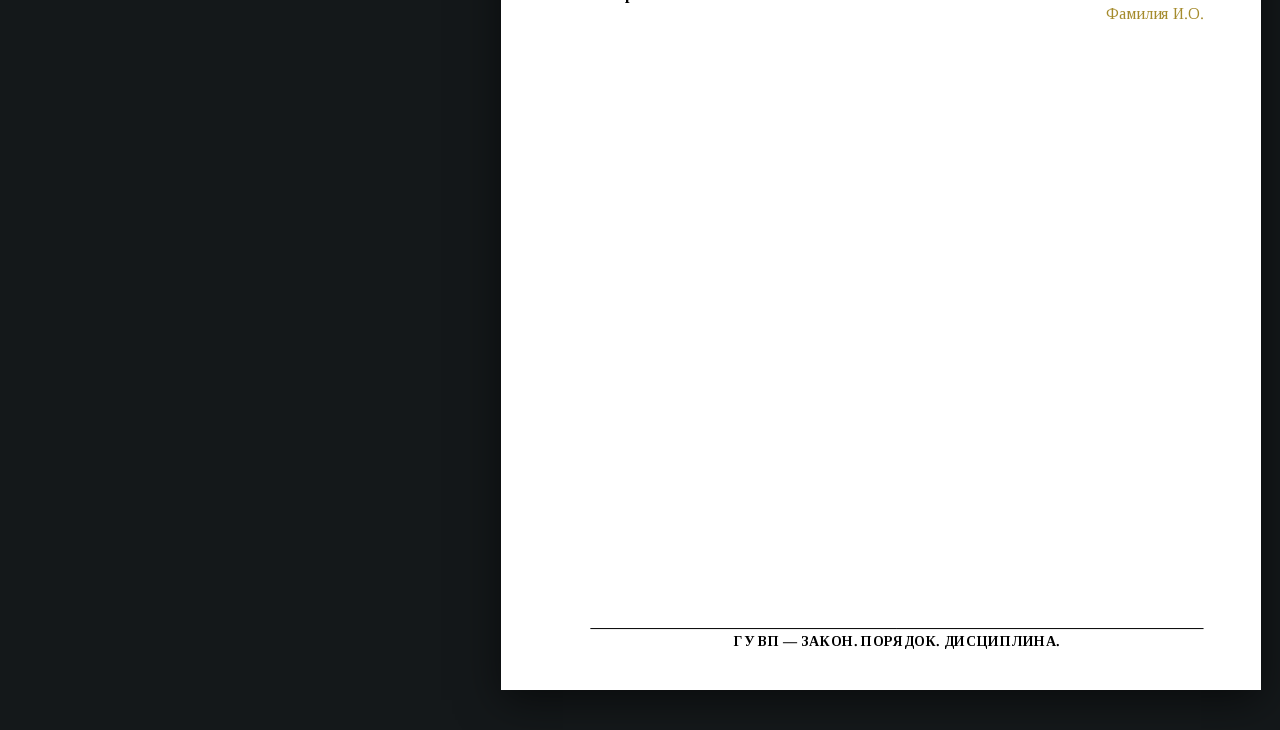
==== commit 0c836d51: "Шторка вместо верхней полосы; имя, звание, статик и должность из профиля ГУ ВП; изменённая система п" ====
--- a/index.html
+++ b/index.html
@@ -7,7 +7,7 @@
 <link rel="icon" href="favicon.svg" type="image/svg+xml">
 <link rel="icon" href="favicon.png" type="image/png" sizes="64x64">
 <link rel="apple-touch-icon" href="apple-touch-icon.png">
-<link rel="stylesheet" href="style.css?v=6">
+<link rel="stylesheet" href="style.css?v=7">
 </head>
 <body class="v2">
 <header class="topbar">
@@ -113,7 +113,7 @@
 <datalist id="normPts"></datalist>
 
 <script src="config.js?v=2"></script>
-<script src="eco.js?v=1"></script>
+<script src="eco.js?v=2"></script>
 <script src="vendor/fonts-data.js"></script>
 <script src="assets-data.js"></script>
 <script src="vendor/pdfmake.min.js"></script>
--- a/style.css
+++ b/style.css
@@ -257,15 +257,32 @@
 .export-row{display:flex;gap:8px}.export-row .btn{flex:1}
 @media (max-width:1240px){.layout.v2{flex-direction:column;align-items:center}.form-panel{position:static;width:100%;max-width:794px;flex:none;max-height:none}.preview-wrap{width:100%;max-width:794px;flex:none}}
 /* ===== единая экосистема ГУ ВП: верхняя полоса, отправка отчёта ===== */
-.eco-bar{display:flex;gap:4px;align-items:center;flex-wrap:wrap;padding:4px 28px;background:#0b0e0d;border-bottom:1px solid #2a322f;font:13px Oswald,"Segoe UI",sans-serif;letter-spacing:1px;text-transform:uppercase}
-.eco-bar b{color:var(--gold2);margin-right:10px;letter-spacing:2px}
-.eco-bar a{color:#e9e6dc;opacity:.75;text-decoration:none;padding:3px 10px;border-radius:3px}
-.eco-bar a:hover,.eco-bar a.on{opacity:1;color:var(--gold2);background:#1b2120}
-.eco-user{margin-left:auto;display:flex;align-items:center;gap:8px;text-transform:none;letter-spacing:0;font-family:"Segoe UI",Roboto,Arial,sans-serif}
-.eco-user img{width:22px;height:22px;border-radius:50%}
-.eco-user button{background:transparent;border:1px solid #4a5550;color:#e9e6dc;border-radius:3px;padding:2px 8px;font-size:12px;cursor:pointer}
-.eco-user button:hover{border-color:var(--gold)}
-.eco-user .eco-in{background:#5865f2;border-color:#7983f5}
+.topbar>.eco-user{min-width:0;flex:none}
+.eco-user{margin-left:auto;display:flex;align-items:center;gap:8px;font-size:13px;white-space:nowrap}
+.eco-user img{width:24px;height:24px;border-radius:50%}
+.eco-user span{max-width:180px;overflow:hidden;text-overflow:ellipsis}
+.eco-user button,.eco-df button{background:transparent;border:1px solid #4a5550;color:#e9e6dc;border-radius:4px;padding:4px 10px;font-size:12px;cursor:pointer}
+.eco-user button:hover,.eco-df button:hover{border-color:var(--gold)}
+.eco-user .eco-in,.eco-df .eco-in{background:#5865f2;border-color:#7983f5}
+body.eco-drawer .tabs{display:none}
+.eco-burger{width:42px;height:42px;flex:0 0 42px;display:inline-flex;flex-direction:column;justify-content:center;align-items:center;gap:5px;background:#1b2120;border:1px solid #4a5550;border-radius:6px;cursor:pointer;padding:0}
+.eco-burger:hover{border-color:var(--gold)}
+.eco-burger span{display:block;width:20px;height:2px;background:var(--gold2);border-radius:2px}
+.eco-ov{position:fixed;inset:0;background:rgba(0,0,0,.55);z-index:60;opacity:0;pointer-events:none;transition:opacity .2s}
+body.eco-open .eco-ov{opacity:1;pointer-events:auto}
+.eco-drawer-p{position:fixed;top:0;left:0;bottom:0;width:300px;max-width:86vw;z-index:70;background:linear-gradient(#171d1b,#111514);border-right:2px solid var(--gold);transform:translateX(-102%);transition:transform .22s ease;display:flex;flex-direction:column;overflow-y:auto;color:#e9e6dc;box-shadow:8px 0 30px rgba(0,0,0,.5)}
+body.eco-open .eco-drawer-p{transform:none}
+.eco-dh{display:flex;align-items:center;gap:10px;padding:14px;border-bottom:1px solid #333d39}
+.eco-dh img{height:40px}.eco-dh>div{flex:1;min-width:0}.eco-dh b{font-family:Oswald,sans-serif;letter-spacing:2px;color:var(--gold2)}
+.eco-sm{font-size:12px;opacity:.7;overflow:hidden;text-overflow:ellipsis;white-space:nowrap}
+.eco-x{background:none;border:1px solid #4a5550;color:#e9e6dc;border-radius:5px;width:34px;height:34px;cursor:pointer}
+.eco-sec{padding:12px 16px 2px;font:12px Oswald,sans-serif;letter-spacing:2px;text-transform:uppercase;color:var(--gold2);opacity:.8}
+.eco-nav{display:flex;flex-direction:column;padding:2px 8px}
+.eco-nav a{display:flex;gap:12px;align-items:center;padding:8px 12px;border-radius:6px;color:#e9e6dc;text-decoration:none;border-left:3px solid transparent;font-family:Oswald,"Segoe UI",sans-serif;letter-spacing:1px;font-size:15px}
+.eco-nav a i{font-style:normal;width:24px;text-align:center}
+.eco-nav a:hover{background:#1f2725}.eco-nav a.on{background:#2a2614;border-left-color:var(--gold);color:var(--gold2)}
+.eco-df{margin-top:auto;padding:14px;border-top:1px solid #333d39}
+@media (max-width:700px){.topbar{padding:8px 12px;gap:10px}.topbar img{height:36px}.topbar>div:not(.eco-user){min-width:0;flex:1}.topbar .t1{font-size:13px;letter-spacing:1px;line-height:1.2;white-space:normal}.topbar .t2{font-size:11px}.eco-user span{display:none}.eco-user .eco-in{padding:4px 8px;white-space:normal;max-width:96px;line-height:1.2}}
 .form-panel select.bad{border-color:#e5675c;box-shadow:0 0 0 1px #e5675c}
 .week-btns{display:flex;gap:6px;align-items:center;flex-wrap:wrap;margin:6px 0 4px}
 .send-box{border:1px solid #333d39;border-radius:6px;padding:10px 12px;background:#181d1c}
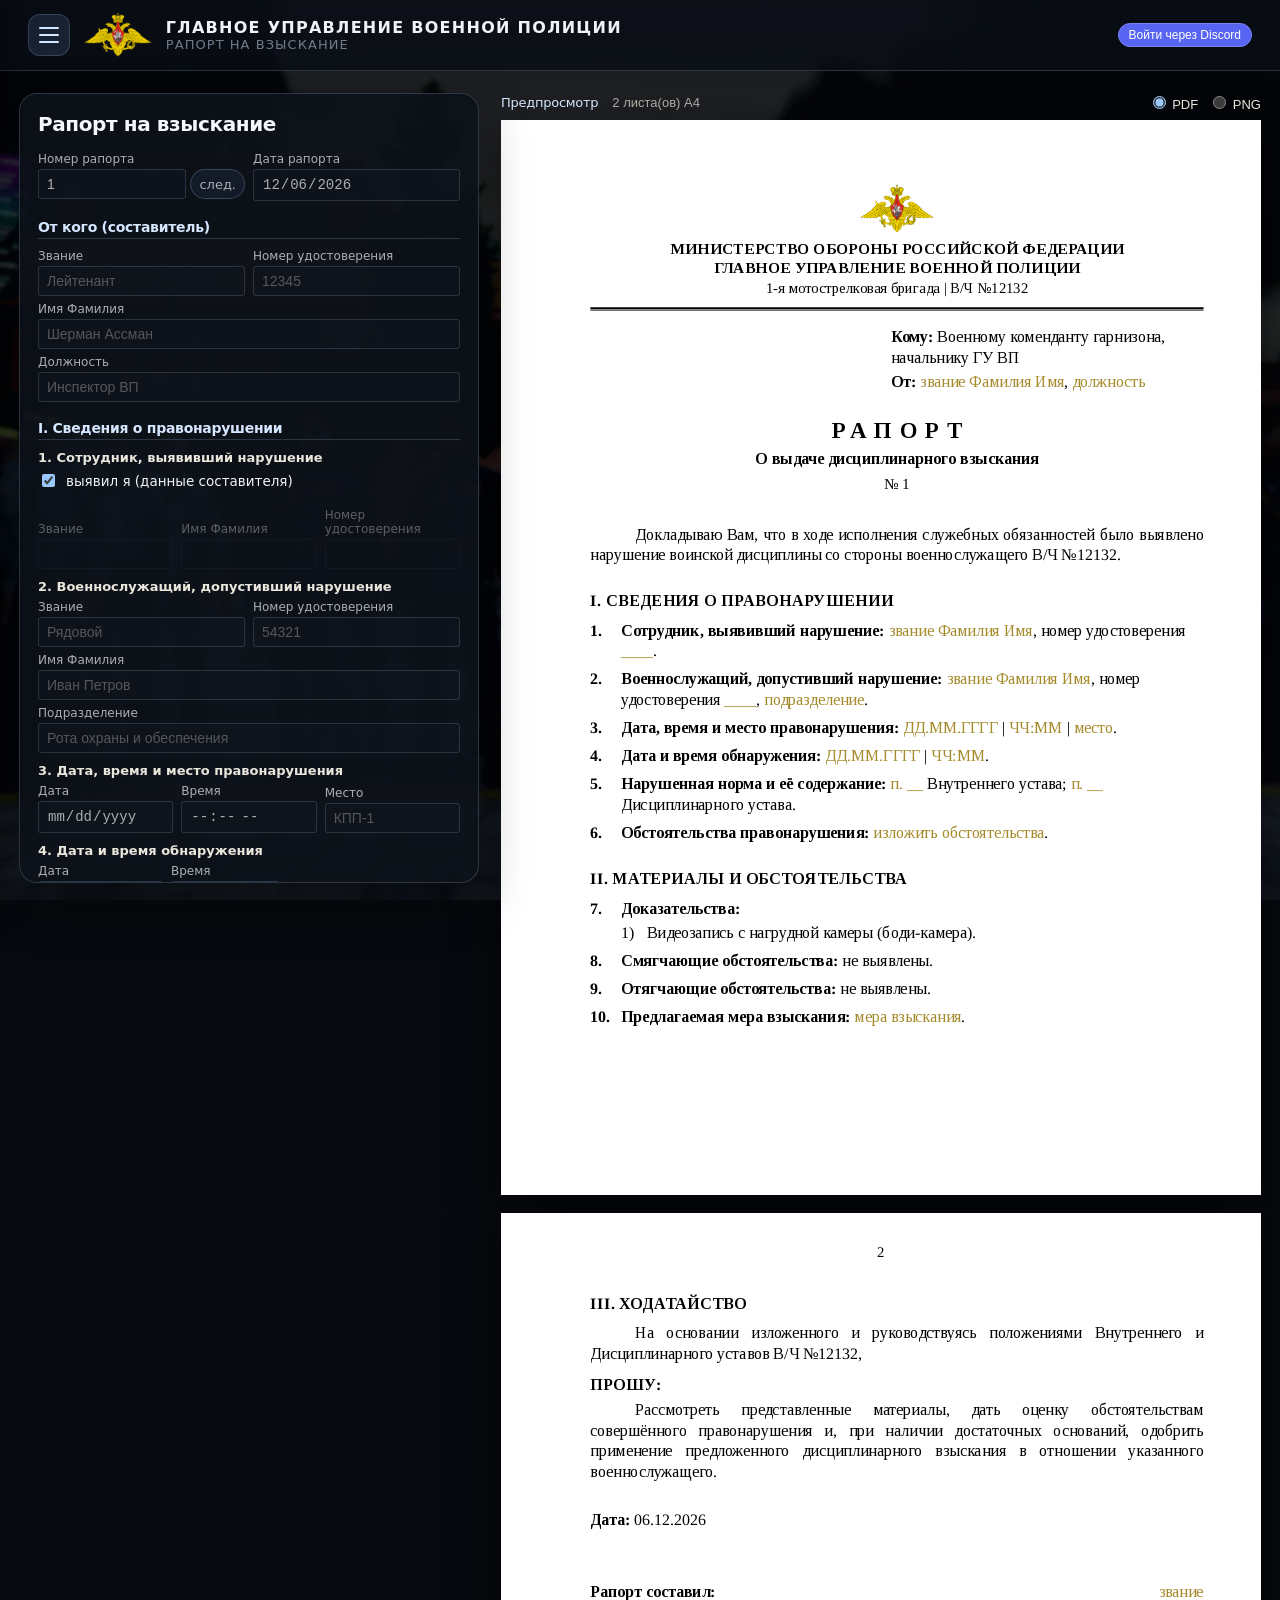
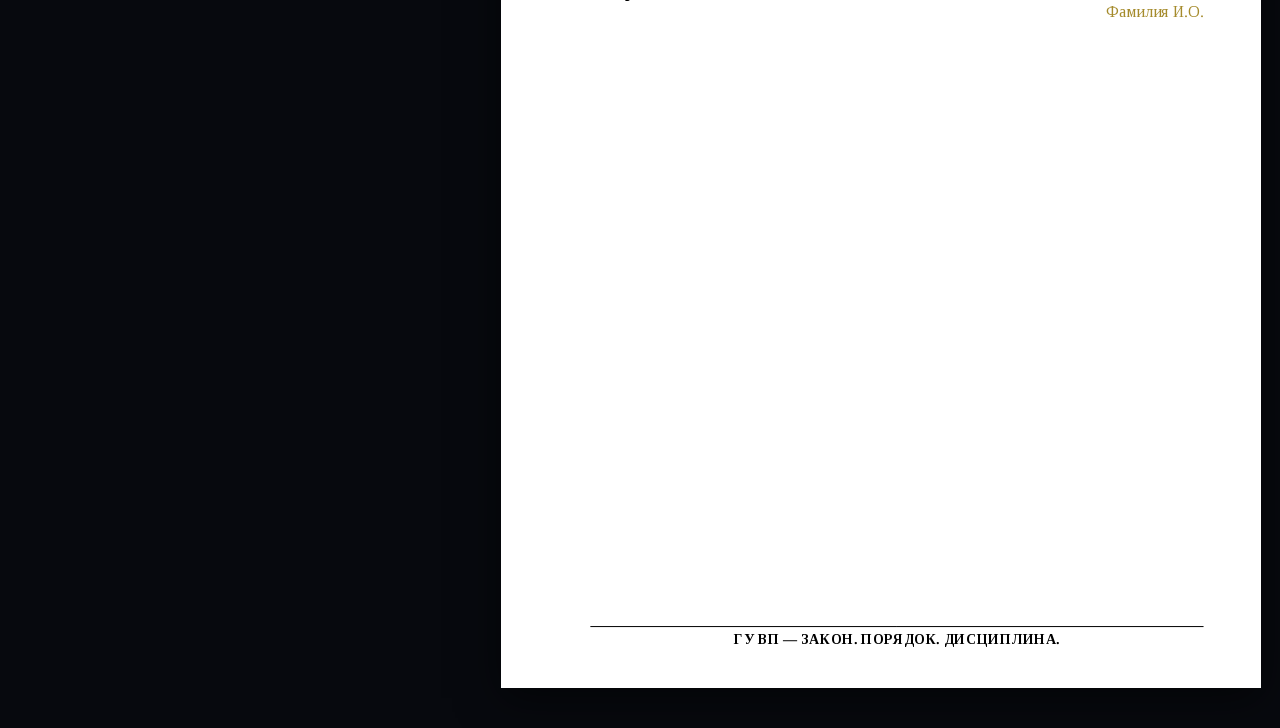
==== commit bce737e3: "Офлайн-бланки в стиле сайта ГУ ВП: те же три фона и консольный вид; калькулятор повышения читает нас" ====
--- a/index.html
+++ b/index.html
@@ -3,13 +3,17 @@
 <head>
 <meta charset="utf-8">
 <meta name="viewport" content="width=device-width, initial-scale=1">
+<meta name="color-scheme" content="dark">
 <title>ГУ ВП · Рапорт на взыскание</title>
 <link rel="icon" href="favicon.svg" type="image/svg+xml">
 <link rel="icon" href="favicon.png" type="image/png" sizes="64x64">
 <link rel="apple-touch-icon" href="apple-touch-icon.png">
-<link rel="stylesheet" href="style.css?v=7">
+<link rel="stylesheet" href="style.css?v=8">
+<script>(function(){var ids=['kremlin','formation','tanks'],id=null;try{id=sessionStorage.getItem('vp_bg');}catch(e){}if(ids.indexOf(id)<0){id=ids[Math.min(ids.length-1,Math.floor(Math.random()*ids.length))];try{sessionStorage.setItem('vp_bg',id);}catch(e){}}var v=null;try{v=sessionStorage.getItem('vp_bg_v');}catch(e){}if(v!=='d'&&v!=='m'){v=window.matchMedia('(max-width: 720px)').matches?'m':'d';try{sessionStorage.setItem('vp_bg_v',v);}catch(e){}}var h=document.documentElement;h.dataset.bg=id;h.dataset.bgVariant=v;})();</script>
 </head>
 <body class="v2">
+<div class="scene" aria-hidden="true"><div class="scene-photo" id="scenePhoto"></div><div class="scene-veil"></div></div>
+
 <header class="topbar">
   <img src="emblem.png" alt="">
   <div>
@@ -113,7 +117,7 @@
 <datalist id="normPts"></datalist>
 
 <script src="config.js?v=2"></script>
-<script src="eco.js?v=2"></script>
+<script src="eco.js?v=3"></script>
 <script src="vendor/fonts-data.js"></script>
 <script src="assets-data.js"></script>
 <script src="vendor/pdfmake.min.js"></script>
--- a/style.css
+++ b/style.css
@@ -298,3 +298,83 @@
 .plan-box td.n{text-align:right;white-space:nowrap}
 .plan-box td.ok{color:#9fe0a8}.plan-box td.warn{color:#f0d27a}.plan-box td.err{color:#ff9c94}
 .plan-head{margin-bottom:4px}
+
+/* ===== консольный слой, как на сайте ГУ ВП: те же три кадра, затемнение, шрифты и карточки.
+   Лист документа (.paper) и выгрузка PDF/PNG не меняются. ===== */
+:root{
+  --bg:#07090e;--panel:rgba(14,18,26,.9);--panel2:#141a24;--line:rgba(158,186,220,.22);
+  --gold:#3d8bfd;--gold2:#d5e6ff;--txt:#eef3f8;--mut:#93a0b3;
+  --accent:#3d8bfd;--accent-2:#9ec5ff;
+  color-scheme:dark
+}
+html{background:#07090e;color-scheme:dark}
+body{background:transparent;color:var(--txt);font-family:system-ui,"Segoe UI",sans-serif}
+.scene{position:fixed;inset:0;z-index:-1;pointer-events:none;background:#07090e}
+.scene-photo{position:absolute;inset:0;background-color:#07090e;background-position:center;background-size:cover;background-repeat:no-repeat}
+.scene-veil{position:absolute;inset:0;background:linear-gradient(180deg,rgba(5,7,12,.84),rgba(5,7,12,.5) 46%,rgba(5,7,12,.82))}
+html[data-bg="kremlin"][data-bg-variant="d"] .scene-photo{background-image:url("assets/bg/kremlin-d.webp")}
+html[data-bg="kremlin"][data-bg-variant="m"] .scene-photo{background-image:url("assets/bg/kremlin-m.webp")}
+html[data-bg="formation"][data-bg-variant="d"] .scene-photo{background-image:url("assets/bg/formation-d.webp")}
+html[data-bg="formation"][data-bg-variant="m"] .scene-photo{background-image:url("assets/bg/formation-m.webp")}
+html[data-bg="tanks"][data-bg-variant="d"] .scene-photo{background-image:url("assets/bg/tanks-d.webp")}
+html[data-bg="tanks"][data-bg-variant="m"] .scene-photo{background-image:url("assets/bg/tanks-m.webp")}
+.topbar{background:rgba(10,14,22,.82);border-bottom:1px solid var(--line)}
+.topbar .t1{font-family:system-ui,"Segoe UI",sans-serif;letter-spacing:.08em;color:var(--txt);font-weight:700;font-size:16px}
+.topbar .t2{color:var(--mut);letter-spacing:.08em}
+.panel{background:var(--panel);border:1px solid var(--line);border-top:1px solid var(--line);border-radius:18px;box-shadow:0 18px 50px rgba(0,0,0,.35);backdrop-filter:none}
+.panel h2,.calc-panel h3,.form-panel h3,.duty-h,.pv-bar,.guide h1,.guide h2,.guide .step h3,.route{
+  font-family:system-ui,"Segoe UI",sans-serif;letter-spacing:-.02em;text-transform:none;color:#f5f8fc
+}
+.panel h2{font-weight:650;font-size:20px;color:#f5f8fc}
+.form-panel h3,.calc-panel h3,.duty-h{color:var(--gold2);border-bottom-color:var(--line);font-weight:650;font-size:14px}
+.btn,.mini,.kind button,.tabs a{
+  font-family:system-ui,"Segoe UI",sans-serif;letter-spacing:0;text-transform:none;border-radius:999px
+}
+.btn{background:#182232;border-color:rgba(158,197,255,.35);color:var(--txt)}
+.btn:hover{border-color:#9ec5ff;background:#1d2c44}
+.btn.primary{background:linear-gradient(180deg,#4c94ff,#2463d8);border-color:#9ec5ff;color:#fff}
+.btn.primary:hover{background:linear-gradient(180deg,#5aa0ff,#2b6ce0);filter:none}
+.btn.ghost{background:transparent}
+.mini,.kind button{background:#182232;border-color:rgba(158,197,255,.35);color:var(--txt)}
+.mini:hover,.kind button:hover{border-color:#9ec5ff}
+.kind button.on,.tabs a.on{border-color:#3d8bfd;color:#d5e6ff;background:#15263a}
+.tabs a{color:var(--txt);border-color:var(--line);background:rgba(16,22,34,.88)}
+input,select,textarea,.form-panel input,.form-panel textarea,.form-panel select,
+.ud-case-row select,select.ud-doc,.plab textarea,.ev-card input,.ev-row input,.cust-name,.act-vp input{
+  background:#10161f;color:var(--txt);border-color:rgba(158,186,220,.28)
+}
+.form-panel input.bad,.form-panel textarea.bad,.ud .plab input.f.bad,.ud .plab input.bad{background:#3a2222!important;border-color:#d33!important}
+.act{background:#141a24;border-color:var(--line)}
+.act.done{border-color:#3d8bfd;background:#15263a}
+.bar{background:#0e141d;border-color:var(--line)}
+.bar-fill{background:linear-gradient(90deg,#1a4f9c,#3d8bfd)}
+.bar-fill.full{background:linear-gradient(90deg,#1a5a38,#3c9a62)}
+.norm-card{background:#141a24;border-color:var(--line);border-radius:12px}
+.crit-note{background:#141922}
+.crit-note.ok{background:#14241c;color:#b7f0c4}.crit-note.no{color:#ffc4a8}
+.eco-burger{background:#182232;border-color:var(--line);border-radius:12px}
+.eco-burger:hover{border-color:#9ec5ff}
+.eco-burger span{background:#d5e6ff}
+.eco-drawer-p{background:linear-gradient(#141a24,#0c1016);border-right:1px solid var(--line)}
+.eco-dh{border-bottom-color:var(--line)}
+.eco-dh b{font-family:system-ui,"Segoe UI",sans-serif;letter-spacing:.08em;color:var(--txt)}
+.eco-x,.eco-user button,.eco-df button{background:rgba(10,14,22,.82);border-color:var(--line);color:var(--txt);border-radius:999px}
+.eco-user button:hover,.eco-df button:hover,.eco-x:hover{border-color:#9ec5ff}
+.eco-user .eco-in,.eco-df .eco-in{background:#5865f2;border-color:#7983f5;color:#fff}
+.eco-sec{font-family:system-ui,"Segoe UI",sans-serif;color:var(--mut);letter-spacing:.14em}
+.eco-nav a{font-family:system-ui,"Segoe UI",sans-serif;letter-spacing:0;border-radius:12px}
+.eco-nav a:hover{background:#1a2433}
+.eco-nav a.on{background:#1a2c44;border-left-color:#3d8bfd;color:#d5e6ff}
+.eco-df{border-top-color:var(--line)}
+.guide h1,.guide h2{color:#f5f8fc}
+.guide h2{border-bottom-color:var(--line)}
+.guide .step{background:var(--panel);border:1px solid var(--line);border-left:4px solid #3d8bfd;border-radius:16px}
+.guide th{background:#1a2433;color:var(--gold2)}
+.guide td,.guide th{border-color:var(--line)}
+.guide .warn{background:#2a211c}
+.guide .art,.note a,.guide a{color:#9ec5ff}
+.pts{background:#3d8bfd;color:#fff}
+.pv-bar{color:var(--gold2)}
+.status.ok{color:#b7f0c4}.status.err{color:#ffb3ab}.status.warn{color:#f0d27a}
+.note{border-top-color:var(--line);color:var(--mut)}
+@media (prefers-reduced-motion: reduce){.scene-photo{transition:none}}
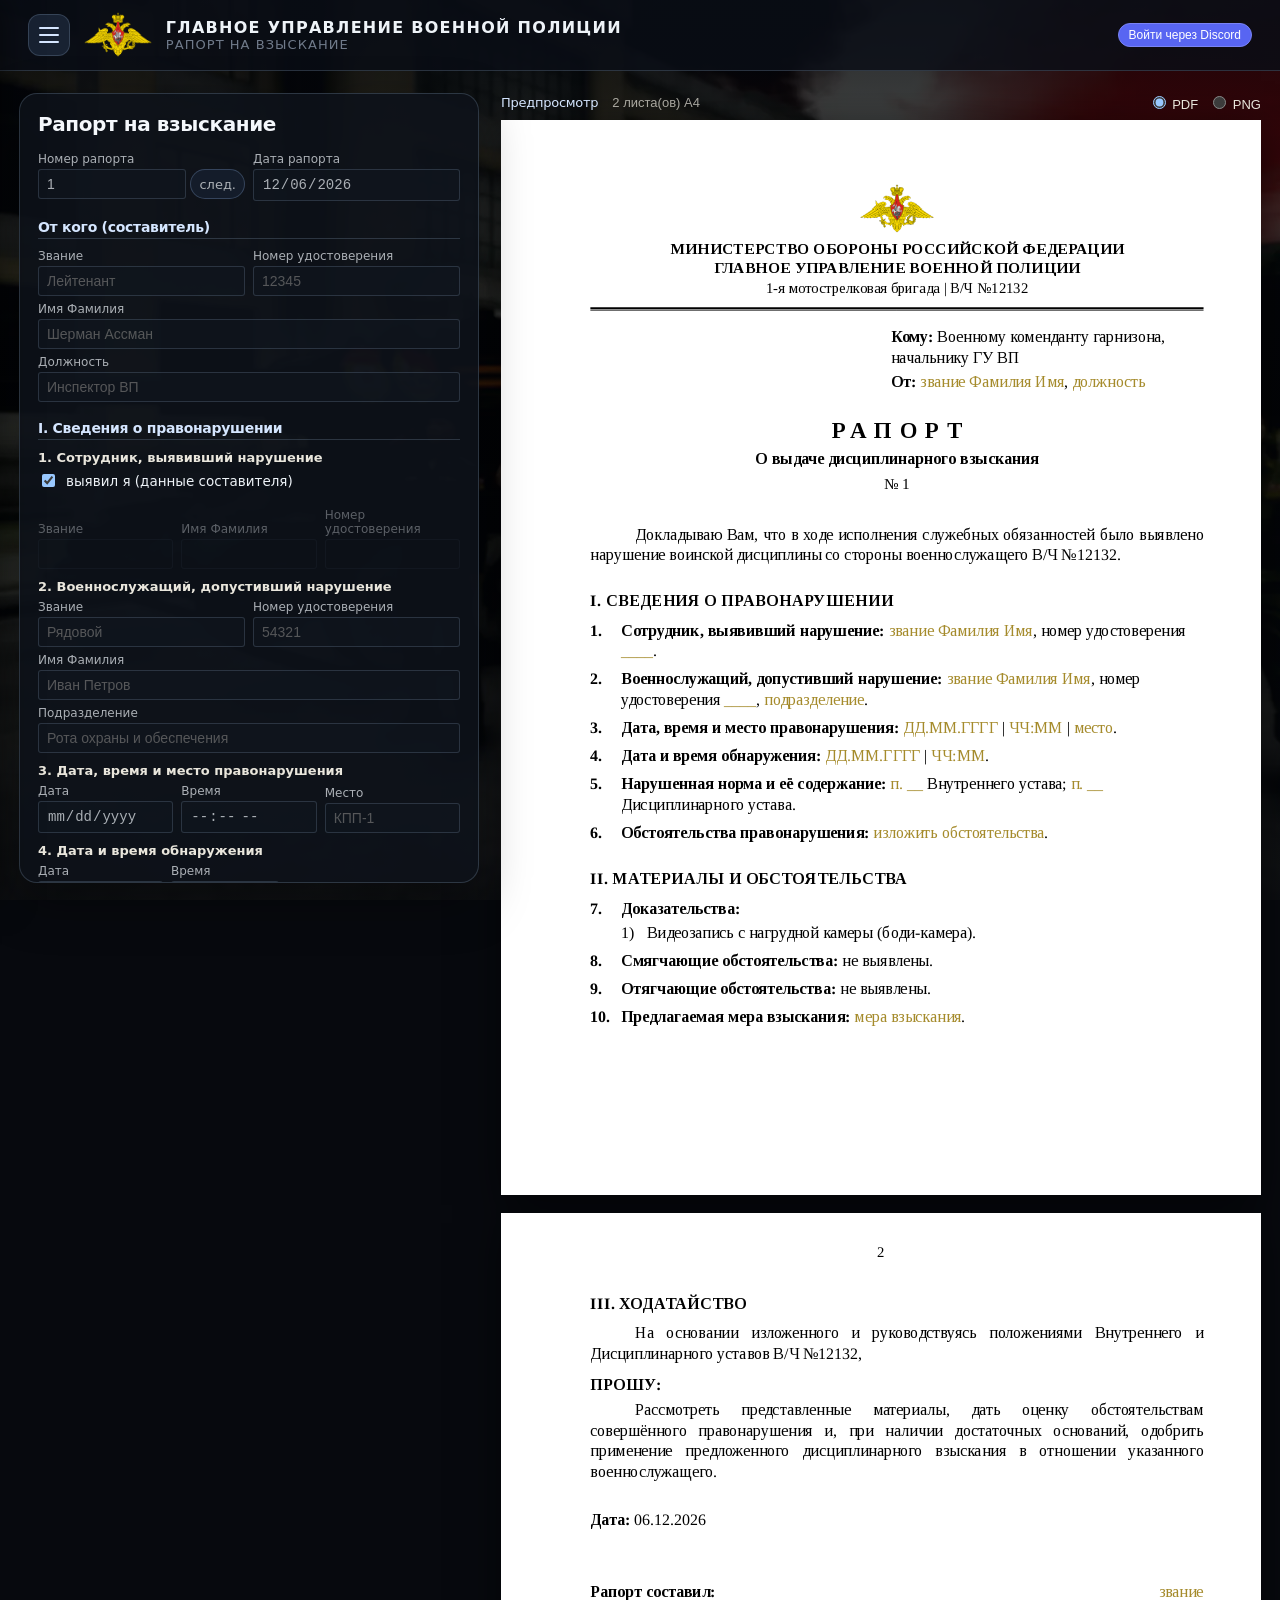
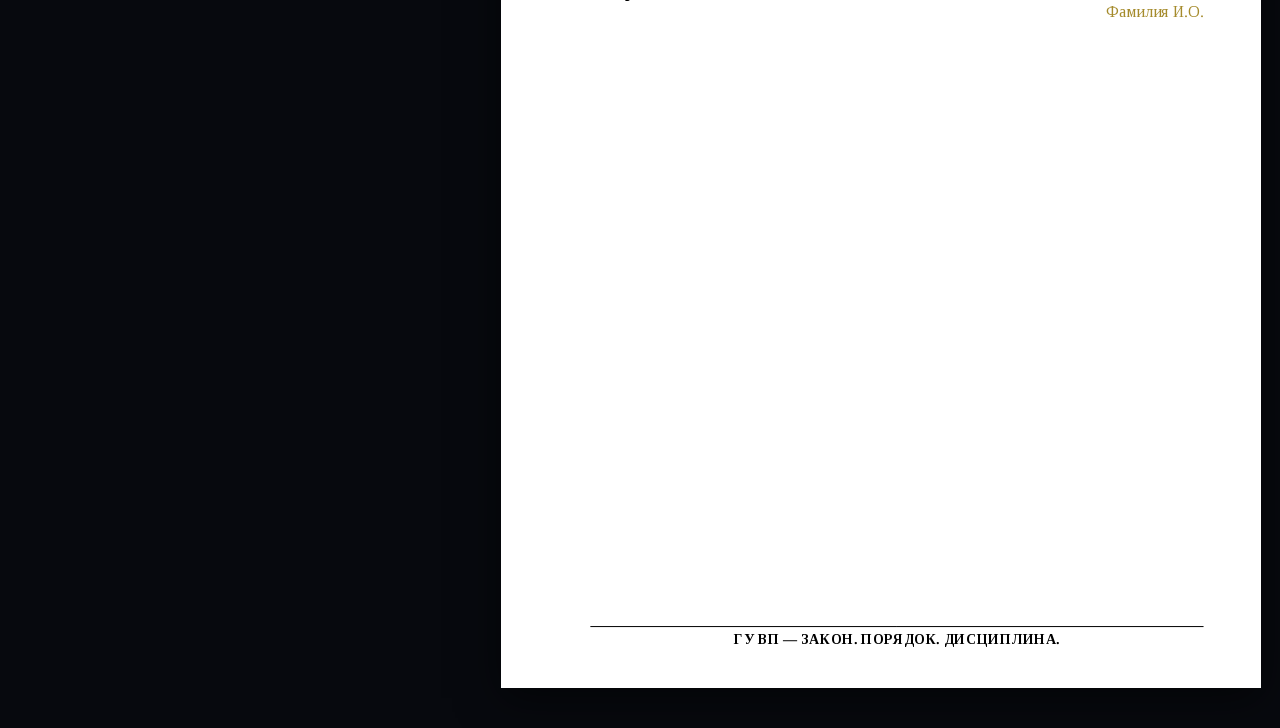
==== commit ec1bdb62: "Обязательные курсы — критерии рапорта на повышение: блокировка PDF/PNG до прохождения, вход через Di" ====
--- a/index.html
+++ b/index.html
@@ -8,7 +8,7 @@
 <link rel="icon" href="favicon.svg" type="image/svg+xml">
 <link rel="icon" href="favicon.png" type="image/png" sizes="64x64">
 <link rel="apple-touch-icon" href="apple-touch-icon.png">
-<link rel="stylesheet" href="style.css?v=8">
+<link rel="stylesheet" href="style.css?v=9">
 <script>(function(){var ids=['kremlin','formation','tanks'],id=null;try{id=sessionStorage.getItem('vp_bg');}catch(e){}if(ids.indexOf(id)<0){id=ids[Math.min(ids.length-1,Math.floor(Math.random()*ids.length))];try{sessionStorage.setItem('vp_bg',id);}catch(e){}}var v=null;try{v=sessionStorage.getItem('vp_bg_v');}catch(e){}if(v!=='d'&&v!=='m'){v=window.matchMedia('(max-width: 720px)').matches?'m':'d';try{sessionStorage.setItem('vp_bg_v',v);}catch(e){}}var h=document.documentElement;h.dataset.bg=id;h.dataset.bgVariant=v;})();</script>
 </head>
 <body class="v2">
@@ -117,7 +117,7 @@
 <datalist id="normPts"></datalist>
 
 <script src="config.js?v=2"></script>
-<script src="eco.js?v=3"></script>
+<script src="eco.js?v=4"></script>
 <script src="vendor/fonts-data.js"></script>
 <script src="assets-data.js"></script>
 <script src="vendor/pdfmake.min.js"></script>
--- a/style.css
+++ b/style.css
@@ -378,3 +378,10 @@
 .status.ok{color:#b7f0c4}.status.err{color:#ffb3ab}.status.warn{color:#f0d27a}
 .note{border-top-color:var(--line);color:var(--mut)}
 @media (prefers-reduced-motion: reduce){.scene-photo{transition:none}}
+.btn.gated{opacity:.45;cursor:not-allowed}
+.promo-gate{margin-top:10px;font-size:13px;line-height:1.45}
+.promo-gate a{color:var(--gold2)}
+.promo-gate:empty{display:none}
+.promo-gate .eco-in{display:inline-flex;margin:0 0 0 8px;vertical-align:middle}
+.crit a{color:inherit;text-decoration:underline;text-underline-offset:2px}
+.crit a:hover{color:var(--gold2)}
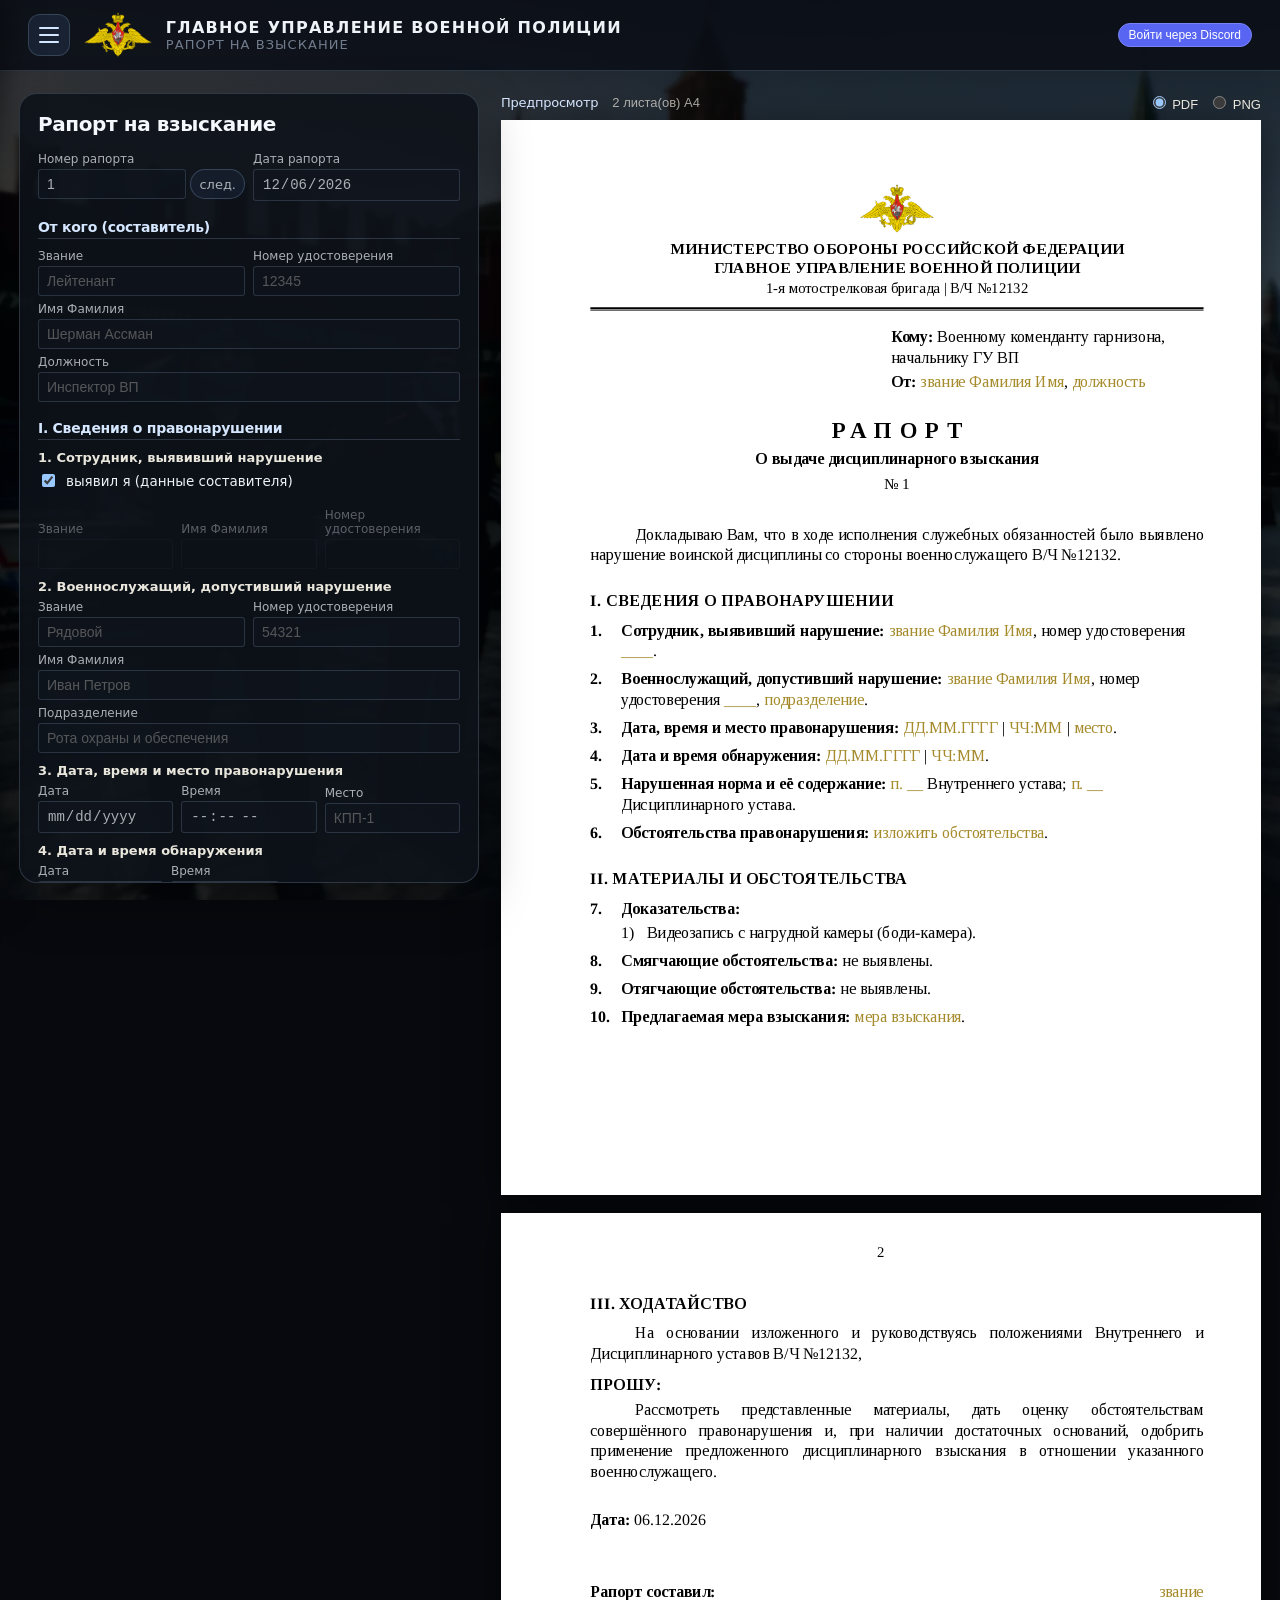
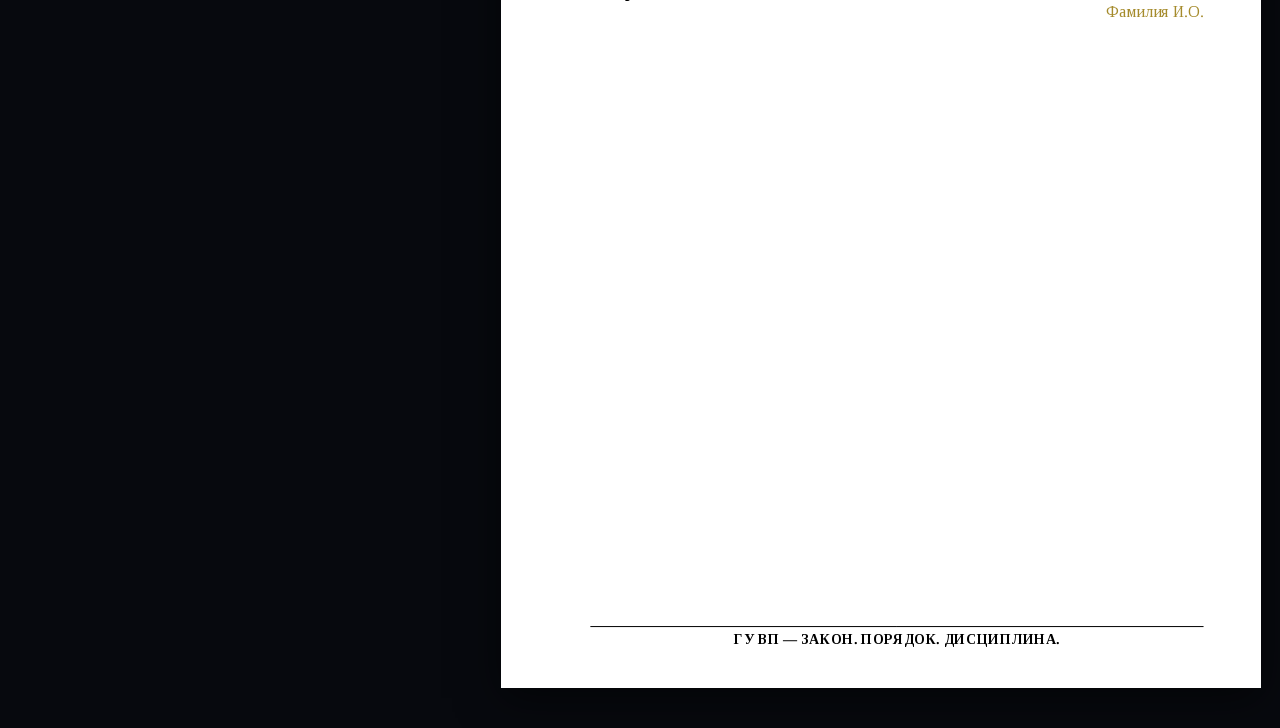
==== commit 76de12fc: "Рапорт на повышение: система повышения сайта ГУ ВП целиком (баллы, ступени, пункты, замена баллами) " ====
--- a/index.html
+++ b/index.html
@@ -117,7 +117,7 @@
 <datalist id="normPts"></datalist>
 
 <script src="config.js?v=2"></script>
-<script src="eco.js?v=4"></script>
+<script src="eco.js?v=5"></script>
 <script src="vendor/fonts-data.js"></script>
 <script src="assets-data.js"></script>
 <script src="vendor/pdfmake.min.js"></script>
